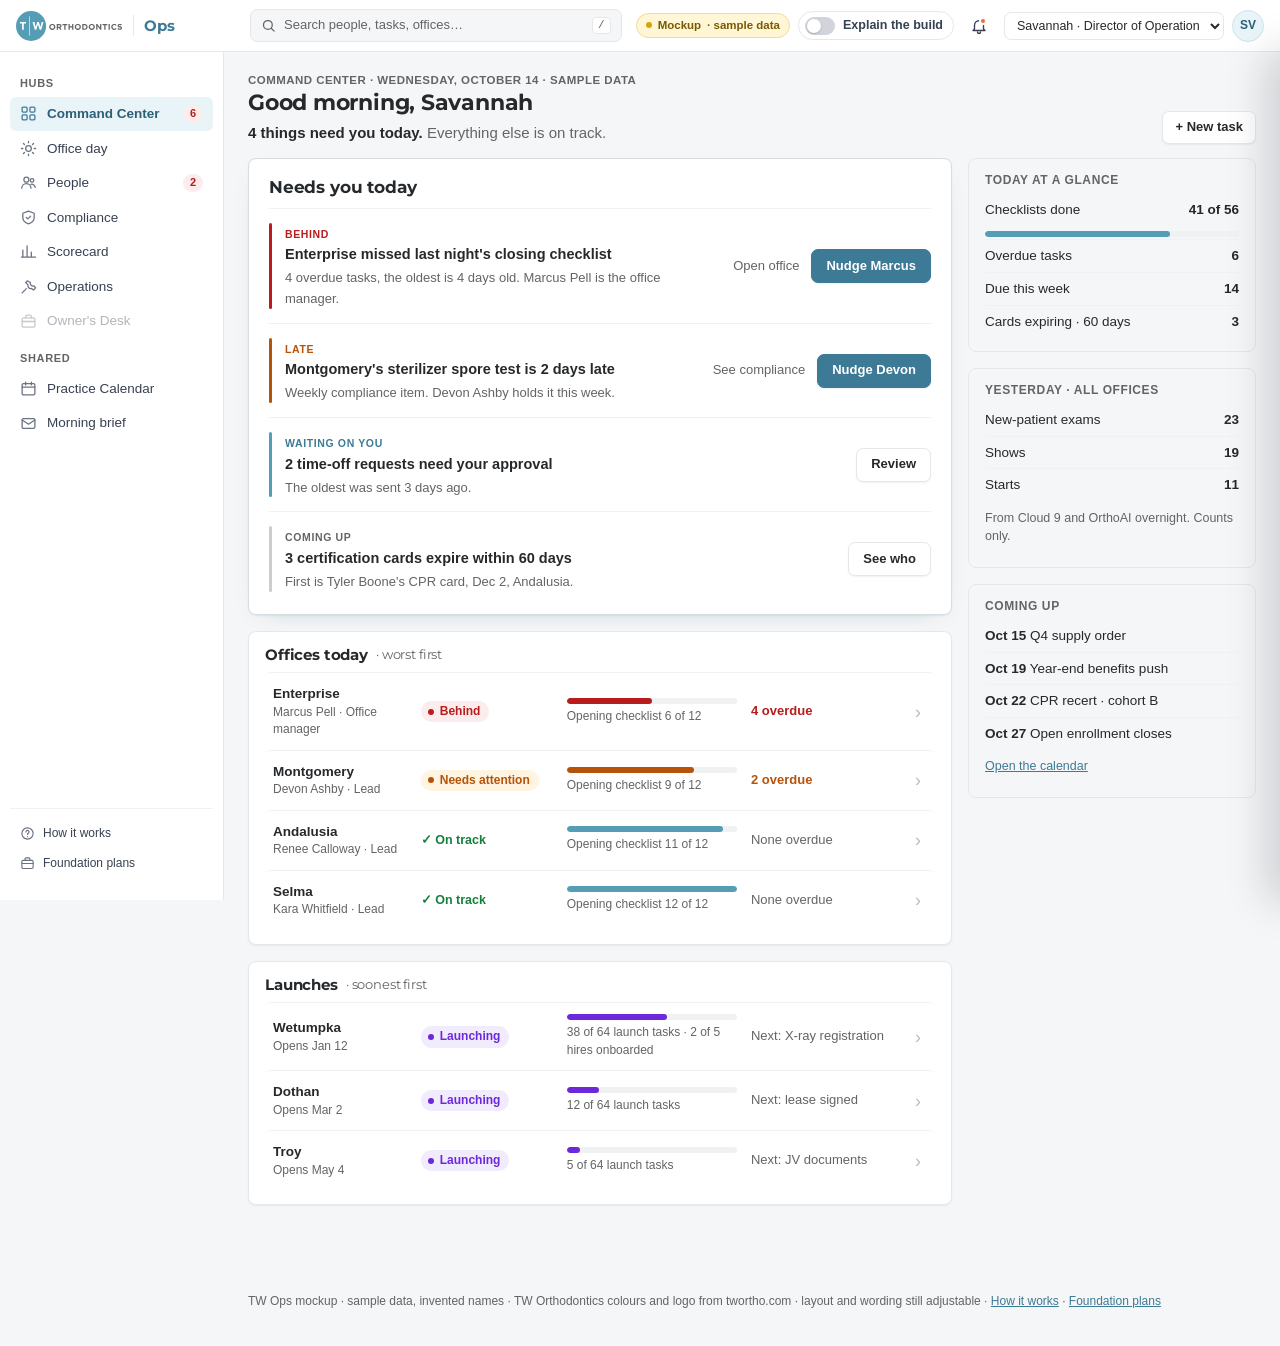
==== index.html @ f1d3c549 "Focus-first screens: lead with what needs attention Command Center now opens with a short 'Needs you" ====
<!DOCTYPE html>
<html lang="en">
<head>
<meta charset="UTF-8">
<meta name="viewport" content="width=device-width, initial-scale=1">
<title>TW Ops · Command Center (mockup)</title>
<link href="https://fonts.googleapis.com/css2?family=Montserrat:wght@600;700&display=swap" rel="stylesheet">
<link rel="icon" type="image/svg+xml" href="assets/tw-mark.svg">
<link rel="stylesheet" href="assets/styles.css">
</head>
<body>
<script>
window.PAGE = { id: 'command', title: 'Command Center', hood: [
  { what: 'Needs you today', how: 'Rules you control decide what lands here: a missed closing checklist, a compliance item running late, an approval waiting on you, a card expiring within 60 days. Each item is one row with a severity and an owner. When it is handled it leaves the list. The same list writes the top of the 6:30 AM brief, so the screen and the email never disagree.', svc: ['job','db','mail'] },
  { what: 'Nudge', how: 'One click sends a Slack direct message (email if the person has no Slack) to the task owner. The message is generated from the task name and office only, so it can never contain patient information. The nudge is logged in the audit trail, and can be undone for a few seconds.', svc: ['mail','db'] },
  { what: 'Offices, worst first', how: 'One office record per location. Adding Wetumpka is one row; every hub, report and permission follows from it. The list is sorted so the office that needs help is always on top. Each row is a query filtered by the signed-in role: Savannah sees every office, an office lead sees their own. Switch the name in the header to see it.', svc: ['db','auth'] },
  { what: '41 of 56 checklists done', how: 'Every tick on an office touch screen writes one sign-off row (who, when, which station, which office) to the database, through the role check. This number is a live count of today\'s rows across the offices this account may see. Nothing is emailed around.', svc: ['db','auth'] },
  { what: '6 overdue tasks', how: 'A scheduled job runs every 15 minutes, compares due dates to the clock, marks items overdue and escalates them: office lead first, then Savannah, then the owners, after the delays you decide. The escalation itself is a row in the database and a message from the mailroom.', svc: ['job','db','mail'] },
  { what: '3 certifications expiring in 60 days', how: 'The People hub stores each card\'s expiry date. A nightly job pulls everyone expiring within 90 days, adds them to the Practice Calendar reminders and to the next morning brief.', svc: ['job','db','mail'] },
  { what: 'Exams, shows and starts', how: 'A nightly job loads yesterday\'s counts per office from Cloud 9 and OrthoAI: through the vendor\'s connection where one is offered, through a scheduled export where it is not. Counts only. No patient name ever enters TW Ops.', svc: ['job','ext','db'] },
  { what: 'Coming up', how: 'Practice Calendar events with reminders set at 60, 30 and 7 days. The same rows produce the "reminders firing" section of the 6:30 AM brief.', svc: ['db','job'] }
]};
</script>
<div class="wrap">
  <div class="pagehead">
    <div>
      <div class="lbl">Command Center · Wednesday, October 14 · sample data</div>
      <h1>Good morning, Savannah</h1>
      <p class="lede" id="lede" aria-live="polite"><b>4 things need you today.</b> Everything else is on track.</p>
    </div>
    <div><a class="btn" href="#">+ New task</a></div>
  </div>

  <div class="cc">
    <div class="stack">
      <section class="card focus" aria-labelledby="needh">
        <h2 id="needh">Needs you today <button class="uth" data-h="0"></button></h2>
        <ul class="todo" id="todo">
          <li class="s-bad"><div class="t"><span class="tag">Behind</span><b>Enterprise missed last night's closing checklist</b><span>4 overdue tasks, the oldest is 4 days old. Marcus Pell is the office manager.</span></div>
            <div class="act"><a class="more" href="huddle.html">Open office</a><button class="btn pri" type="button" data-nudge="Marcus Pell">Nudge Marcus</button><button class="uth" data-h="1"></button></div></li>
          <li class="s-warn"><div class="t"><span class="tag">Late</span><b>Montgomery's sterilizer spore test is 2 days late</b><span>Weekly compliance item. Devon Ashby holds it this week.</span></div>
            <div class="act"><a class="more" href="compliance.html">See compliance</a><button class="btn pri" type="button" data-nudge="Devon Ashby">Nudge Devon</button></div></li>
          <li class="s-you"><div class="t"><span class="tag">Waiting on you</span><b>2 time-off requests need your approval</b><span>The oldest was sent 3 days ago.</span></div>
            <div class="act"><a class="btn" href="people.html">Review</a></div></li>
          <li class="s-soon"><div class="t"><span class="tag">Coming up</span><b>3 certification cards expire within 60 days</b><span>First is Tyler Boone's CPR card, Dec 2, Andalusia.</span></div>
            <div class="act"><a class="btn" href="people.html">See who</a></div></li>
        </ul>
        <p class="clear" id="clear" hidden>You are caught up. Nothing else needs you today.</p>
      </section>

      <section class="card" aria-labelledby="offh">
        <h2 id="offh">Offices today <span class="muted small" style="font-weight:400">· worst first</span> <button class="uth" data-h="2"></button></h2>
        <div class="orows">
          <a class="orow" href="huddle.html"><span class="c-name"><b>Enterprise</b><small>Marcus Pell · Office manager</small></span><span class="c-st"><span class="pill bad">Behind</span></span>
            <span class="c-bar"><span class="bar bad"><i style="width:50%"></i></span><small>Opening checklist 6 of 12</small></span><span class="c-od" style="color:var(--red)">4 overdue</span><span class="chev" aria-hidden="true">›</span></a>
          <a class="orow" href="huddle.html"><span class="c-name"><b>Montgomery</b><small>Devon Ashby · Lead</small></span><span class="c-st"><span class="pill warn">Needs attention</span></span>
            <span class="c-bar"><span class="bar warn"><i style="width:75%"></i></span><small>Opening checklist 9 of 12</small></span><span class="c-od" style="color:var(--amber)">2 overdue</span><span class="chev" aria-hidden="true">›</span></a>
          <a class="orow" href="huddle.html"><span class="c-name"><b>Andalusia</b><small>Renee Calloway · Lead</small></span><span class="c-st"><span class="quiet-ok">On track</span></span>
            <span class="c-bar"><span class="bar"><i style="width:92%"></i></span><small>Opening checklist 11 of 12</small></span><span class="c-od muted">None overdue</span><span class="chev" aria-hidden="true">›</span></a>
          <a class="orow" href="huddle.html"><span class="c-name"><b>Selma</b><small>Kara Whitfield · Lead</small></span><span class="c-st"><span class="quiet-ok">On track</span></span>
            <span class="c-bar"><span class="bar"><i style="width:100%"></i></span><small>Opening checklist 12 of 12</small></span><span class="c-od muted">None overdue</span><span class="chev" aria-hidden="true">›</span></a>
        </div>
      </section>

      <section class="card" aria-labelledby="lah">
        <h2 id="lah">Launches <span class="muted small" style="font-weight:400">· soonest first</span></h2>
        <div class="orows">
          <a class="orow" href="owners.html"><span class="c-name"><b>Wetumpka</b><small>Opens Jan 12</small></span><span class="c-st"><span class="pill launch">Launching</span></span>
            <span class="c-bar"><span class="bar launch"><i style="width:59%"></i></span><small>38 of 64 launch tasks · 2 of 5 hires onboarded</small></span><span class="c-od muted">Next: X-ray registration</span><span class="chev" aria-hidden="true">›</span></a>
          <a class="orow" href="owners.html"><span class="c-name"><b>Dothan</b><small>Opens Mar 2</small></span><span class="c-st"><span class="pill launch">Launching</span></span>
            <span class="c-bar"><span class="bar launch"><i style="width:19%"></i></span><small>12 of 64 launch tasks</small></span><span class="c-od muted">Next: lease signed</span><span class="chev" aria-hidden="true">›</span></a>
          <a class="orow" href="owners.html"><span class="c-name"><b>Troy</b><small>Opens May 4</small></span><span class="c-st"><span class="pill launch">Launching</span></span>
            <span class="c-bar"><span class="bar launch"><i style="width:8%"></i></span><small>5 of 64 launch tasks</small></span><span class="c-od muted">Next: JV documents</span><span class="chev" aria-hidden="true">›</span></a>
        </div>
      </section>
    </div>

    <aside class="stack rail" aria-label="Background numbers">
      <div class="card quiet">
        <h3>Today at a glance</h3>
        <div class="row"><span>Checklists done <button class="uth" data-h="3"></button></span><b>41 of 56</b></div>
        <div class="bar"><i style="width:73%"></i></div>
        <div class="row"><span>Overdue tasks <button class="uth" data-h="4"></button></span><b>6</b></div>
        <div class="row"><span>Due this week</span><b>14</b></div>
        <div class="row"><span>Cards expiring · 60 days <button class="uth" data-h="5"></button></span><b>3</b></div>
      </div>
      <div class="card quiet">
        <h3>Yesterday · all offices <button class="uth" data-h="6"></button></h3>
        <div class="row"><span>New-patient exams</span><b>23</b></div>
        <div class="row"><span>Shows</span><b>19</b></div>
        <div class="row"><span>Starts</span><b>11</b></div>
        <p class="small muted">From Cloud 9 and OrthoAI overnight. Counts only.</p>
      </div>
      <div class="card quiet">
        <h3>Coming up <button class="uth" data-h="7"></button></h3>
        <div class="row"><span><b>Oct 15</b> Q4 supply order</span></div>
        <div class="row"><span><b>Oct 19</b> Year-end benefits push</span></div>
        <div class="row"><span><b>Oct 22</b> CPR recert · cohort B</span></div>
        <div class="row"><span><b>Oct 27</b> Open enrollment closes</span></div>
        <p class="small"><a href="calendar.html">Open the calendar</a></p>
      </div>
    </aside>
  </div>
</div>
<script src="assets/app.js"></script>
<script>
(function () {
  var list = document.getElementById('todo'), lede = document.getElementById('lede'), clear = document.getElementById('clear');
  function count() {
    var n = list.querySelectorAll('li:not(.done)').length;
    lede.innerHTML = n ? '<b>' + n + (n === 1 ? ' thing needs' : ' things need') + ' you today.</b> Everything else is on track.' : '<b>You are caught up.</b> Every office is covered.';
    clear.hidden = n !== 0;
  }
  Array.prototype.forEach.call(list.querySelectorAll('[data-nudge]'), function (b) {
    var label = b.textContent, li = b.closest('li');
    b.addEventListener('click', function () {
      if (li.classList.contains('done')) { li.classList.remove('done'); b.textContent = label; b.classList.add('pri'); count(); return; }
      li.classList.add('done'); b.classList.remove('pri'); b.textContent = 'Undo';
      window.TW.say('Nudge sent to ' + b.getAttribute('data-nudge') + ' on Slack. In the real build it is logged.');
      count();
    });
  });
})();
</script>
</body>
</html>
---- assets/styles.css ----
/* TW Ops mockup — product chrome in TW Orthodontics' brand (blue #559cb5, grey #636466, orange #ed6a40, Montserrat; taken from twortho.com).
   Still a mockup: layout and wording are adjustable; the foundation is the decision. */
:root{
  --bg:#f5f6f7; --paper:#fff; --fg:#26292c; --muted:#636466; --line:#e5e7eb; --line2:#f0f1f3;
  --brand:#3d7a96; --brand-ink:#2d5f77; --brand-soft:#e8f4f8; --brand-text:#3d7a96; --brand-bright:#559cb5; --orange:#ed6a40; --orange-soft:#fdeee8;
  --navy:#3f4144; --teal:#3d7a96; --teal-soft:#e8f4f8; --acc:#3d7a96; --acc-soft:#e8f4f8; --grad:#3f4144;
  --green:#15803d; --green-soft:#e7f6ec; --amber:#b45309; --amber-soft:#fff4e0; --red:#b91c1c; --red-soft:#fdecec; --violet:#6d28d9; --violet-soft:#f0ebfd;
  --title:"Montserrat",-apple-system,BlinkMacSystemFont,"Segoe UI",sans-serif; --font:-apple-system,BlinkMacSystemFont,"Segoe UI",Roboto,"Helvetica Neue",Arial,sans-serif; --mono:ui-monospace,SFMono-Regular,Menlo,Consolas,monospace;
  --r:8px; --shadow:0 1px 2px rgba(17,24,39,.06);
}
*{box-sizing:border-box}
html,body{margin:0;height:100%}
body{font-family:var(--font);font-size:14px;line-height:1.45;color:var(--fg);background:var(--bg);-webkit-font-smoothing:antialiased}
a{color:var(--brand-text)}
h1,h2,h3,h4{margin:0;line-height:1.25;letter-spacing:-.01em;font-family:var(--title)}
h1{font-size:22px;font-weight:700}
h2{font-size:15px;font-weight:700}
h3{font-size:14px;font-weight:700}
p{margin:8px 0}
button{font:inherit;cursor:pointer}
.mono{font-family:var(--mono)}

/* top bar */
.topbar{height:52px;background:#fff;border-bottom:1px solid var(--line);display:flex;align-items:center;gap:14px;padding:0 16px;position:sticky;top:0;z-index:30}
.topbar .brand{display:flex;align-items:center;gap:9px;text-decoration:none;color:var(--fg);font-weight:700;font-size:15px;min-width:220px}
.topbar .brand img{height:30px;width:auto;display:block}
.topbar .brand .prod{font-family:var(--title);font-weight:700;font-size:15px;color:var(--brand);border-left:1px solid var(--line);padding-left:10px;margin-left:2px;letter-spacing:.01em}
.search{flex:1;min-width:0;max-width:520px;display:flex;align-items:center;gap:8px;background:var(--bg);border:1px solid var(--line);border-radius:7px;padding:6px 10px;color:var(--muted);font-size:13px}
.search span{white-space:nowrap;overflow:hidden;text-overflow:ellipsis}
.search svg{width:15px;height:15px;flex:none}
.search kbd{margin-left:auto;font-family:var(--mono);font-size:11px;border:1px solid var(--line);border-radius:4px;padding:0 5px;background:#fff;color:var(--muted)}
.topbar .right{margin-left:auto;display:flex;align-items:center;gap:8px}
.ibtn{width:34px;height:34px;border-radius:7px;border:1px solid transparent;background:transparent;display:grid;place-items:center;color:#374151;position:relative}
.ibtn:hover{background:var(--bg);border-color:var(--line)}
.ibtn svg{width:18px;height:18px}
.ibtn .dot{position:absolute;top:7px;right:8px;width:8px;height:8px;border-radius:50%;background:var(--orange);border:2px solid #fff}
.mockpill{display:inline-flex;align-items:center;gap:6px;font-size:11.5px;font-weight:600;color:#7a5a00;background:#fff6d6;border:1px solid #f0dc9a;border-radius:999px;padding:3px 9px;white-space:nowrap}
.mockpill i{width:6px;height:6px;border-radius:50%;background:#d9a400;font-style:normal}
.explain-btn{display:inline-flex;align-items:center;gap:8px;font-size:12.5px;font-weight:600;color:#374151;border:1px solid var(--line);border-radius:999px;padding:4px 10px 4px 6px;background:#fff;white-space:nowrap}
.explain-btn .sw{width:30px;height:18px;border-radius:999px;background:#d1d5db;position:relative;transition:background .15s}
.explain-btn .sw::after{content:"";position:absolute;top:2px;left:2px;width:14px;height:14px;border-radius:50%;background:#fff;transition:left .15s;box-shadow:0 1px 2px rgba(0,0,0,.2)}
body.explain .explain-btn .sw{background:var(--brand)} body.explain .explain-btn .sw::after{left:14px}
.avatar{width:32px;height:32px;border-radius:50%;background:var(--brand-soft);color:var(--brand-ink);display:grid;place-items:center;font-weight:700;font-size:12px;border:1px solid #cfe4ec}
.me{display:flex;align-items:center;gap:8px}
.me select{font:inherit;font-size:12.5px;border:1px solid var(--line);border-radius:7px;padding:5px 8px;background:#fff;color:var(--fg);max-width:220px}
@media (max-width:1180px){.search{max-width:240px}.search kbd{display:none}}
@media (max-width:1000px){.search{display:none}.explain-btn span.t{display:none}}
@media (max-width:760px){.search{display:none}.topbar .brand{min-width:0}.topbar .brand small{display:none}.explain-btn span.t{display:none}.me select{max-width:140px}}

/* shell */
.shell{display:flex;min-height:calc(100vh - 52px)}
aside.side{width:224px;flex:none;background:#fff;border-right:1px solid var(--line);padding:12px 10px;position:sticky;top:52px;height:calc(100vh - 52px);overflow:auto;display:flex;flex-direction:column}
nav.hubs{display:flex;flex-direction:column;gap:1px}
nav.hubs .sec{font-size:11px;font-weight:600;letter-spacing:.06em;text-transform:uppercase;color:var(--muted);padding:12px 10px 4px}
nav.hubs a{display:flex;align-items:center;gap:10px;color:#374151;text-decoration:none;padding:7px 10px;border-radius:6px;font-size:13.5px;font-weight:500}
nav.hubs a svg{width:17px;height:17px;flex:none;color:#6b7280}
nav.hubs a:hover,nav.hubs a:focus-visible{background:var(--bg);outline:none}
nav.hubs a.on{background:var(--brand-soft);color:var(--brand-ink);font-weight:600}
nav.hubs a.on svg{color:var(--brand)}
nav.hubs a.locked{opacity:.38;pointer-events:none}
nav.hubs a .cnt{margin-left:auto;font-size:11px;font-weight:600;background:var(--red-soft);color:var(--red);border-radius:999px;padding:1px 7px}
.sidefoot{margin-top:auto;padding:10px;border-top:1px solid var(--line2);font-size:12px;color:var(--muted)}
.sidefoot a{display:flex;align-items:center;gap:8px;color:#374151;text-decoration:none;font-weight:500;padding:6px 0}
.sidefoot svg{width:15px;height:15px;color:#6b7280}
main{flex:1;min-width:0}
@media (max-width:900px){
  .shell{display:block}
  aside.side{position:static;height:auto;width:auto;padding:6px 10px;flex-direction:row;overflow-x:auto}
  nav.hubs{flex-direction:row;gap:2px}nav.hubs .sec{display:none}nav.hubs a{white-space:nowrap;padding:6px 10px}
  .sidefoot{display:none}
}

/* page */
.wrap{max-width:1180px;margin:0 auto;padding:20px 24px 72px}
@media (max-width:640px){.wrap{padding:14px 14px 72px}}
.pagehead{display:flex;flex-wrap:wrap;justify-content:space-between;align-items:flex-end;gap:12px;margin-bottom:14px}
.pagehead .sub{color:var(--muted);font-size:13px}
.lbl{font-size:11.5px;font-weight:600;letter-spacing:.04em;text-transform:uppercase;color:var(--muted)}
.tabs{display:flex;gap:2px;border-bottom:1px solid var(--line);margin:4px 0 16px}
.tabs a{padding:8px 12px;font-size:13.5px;font-weight:500;color:var(--muted);text-decoration:none;border-bottom:2px solid transparent;margin-bottom:-1px}
.tabs a.on{color:var(--brand-ink);border-color:var(--orange);font-weight:600}
.grid{display:grid;gap:12px}
.g4{grid-template-columns:repeat(4,1fr)} .g3{grid-template-columns:repeat(3,1fr)} .g2{grid-template-columns:1fr 1fr}
@media (max-width:1100px){.g4{grid-template-columns:1fr 1fr}.g3{grid-template-columns:1fr 1fr}}
@media (max-width:640px){.g4,.g3,.g2{grid-template-columns:1fr}}
.card{background:var(--paper);border:1px solid var(--line);border-radius:var(--r);padding:14px 16px;position:relative;min-width:0;box-shadow:var(--shadow)}
.card .card{box-shadow:none}
.card h2,.card h3{display:flex;align-items:center;gap:8px;flex-wrap:wrap}
.kpi{font-family:var(--title);font-size:28px;font-weight:700;letter-spacing:-.02em;font-variant-numeric:tabular-nums;line-height:1.1;margin-top:6px}
.kpi small{font-size:12.5px;font-weight:500;color:var(--muted);margin-left:6px;letter-spacing:0}
.delta{font-size:12px;font-weight:600;margin-top:6px}
.delta.up{color:var(--green)} .delta.down{color:var(--red)} .delta.flat{color:var(--muted)}
.spark{position:absolute;right:14px;bottom:12px;width:84px;height:28px}
.spark polyline{fill:none;stroke:var(--brand-bright);stroke-width:1.6;stroke-linejoin:round;stroke-linecap:round}
.spark polygon{fill:var(--brand-bright);opacity:.12}
.row{display:flex;justify-content:space-between;gap:10px;padding:6px 0;border-top:1px solid var(--line2);font-size:13.5px}
.row:first-of-type{border-top:0}
.row b{font-variant-numeric:tabular-nums;font-weight:600}
.pill{display:inline-flex;align-items:center;gap:6px;font-size:12px;font-weight:600;padding:2px 9px 2px 7px;border-radius:999px;white-space:nowrap}
.pill::before{content:"";width:6px;height:6px;border-radius:50%;background:currentColor}
.ok{background:var(--green-soft);color:var(--green)} .warn{background:var(--amber-soft);color:var(--amber)} .bad{background:var(--red-soft);color:var(--red)} .launch{background:var(--violet-soft);color:var(--violet)} .info{background:var(--brand-soft);color:var(--brand-ink)} .gray{background:var(--line2);color:var(--muted)}
.btn{display:inline-flex;align-items:center;gap:6px;border:1px solid var(--line);background:#fff;border-radius:7px;padding:6px 12px;font-weight:600;font-size:13px;color:var(--fg);text-decoration:none;box-shadow:var(--shadow)}
.btn:hover{background:var(--bg)}
.btn.pri{background:var(--brand);border-color:var(--brand);color:#fff}
.btn.pri:hover{background:var(--brand-ink)}
.btn.sm{padding:3px 9px;font-size:12px}
.office{cursor:pointer;text-decoration:none;color:inherit;display:block;transition:border-color .12s,box-shadow .12s}
.office:hover{border-color:#b5d5e1;box-shadow:0 2px 8px rgba(85,156,181,.18)}
.office .lead{display:flex;align-items:center;gap:8px;font-size:12.5px;color:var(--muted);margin:4px 0 8px}
.office .lead .av{width:20px;height:20px;border-radius:50%;background:var(--line2);color:#374151;font-size:9.5px;font-weight:700;display:grid;place-items:center}
.bar{height:6px;border-radius:999px;background:var(--line2);overflow:hidden;margin:6px 0 2px}
.bar i{display:block;height:100%;background:var(--brand-bright);border-radius:999px}
.bar.warn i{background:var(--amber)} .bar.bad i{background:var(--red)} .bar.launch i{background:var(--violet)}
.chk{list-style:none;margin:0;padding:0}
.chk li{display:flex;align-items:center;gap:12px;padding:8px 0;border-top:1px solid var(--line2);font-size:13.5px}
.chk li:first-child{border-top:0}
.chk input{width:18px;height:18px;accent-color:var(--brand)}
.chk .by{margin-left:auto;color:var(--muted);font-size:12px;white-space:nowrap}
table{border-collapse:collapse;width:100%;font-size:13.5px;background:#fff}
th,td{padding:8px 10px;border-bottom:1px solid var(--line2);text-align:left;vertical-align:top}
th{font-size:11.5px;letter-spacing:.04em;text-transform:uppercase;color:var(--muted);font-weight:600;background:#fafafb}
tr:hover td{background:#fafbfc}
td:last-child{white-space:nowrap}
.scroll{overflow-x:auto}
.muted{color:var(--muted)}
.small{font-size:12.5px}
.locked-page{background:#fff;border:1px dashed var(--line);border-radius:var(--r);padding:48px 24px;text-align:center;color:var(--muted)}

/* explain mode (hidden unless the switch is on) */
.uth{display:none;align-items:center;justify-content:center;width:18px;height:18px;border-radius:50%;border:1.5px solid var(--brand);background:#fff;color:var(--brand);font-weight:700;font-size:10px;padding:0;margin-left:auto;flex:none;font-family:var(--mono)}
body.explain .uth{display:inline-flex}
.uth:hover,.uth:focus-visible{background:var(--brand);color:#fff;outline:none}
.drawer{position:fixed;inset:52px 0 0 auto;width:min(440px,100%);background:#fff;z-index:50;box-shadow:-12px 0 40px rgba(17,24,39,.18);transform:translateX(100%);transition:transform .2s;overflow:auto;padding:16px 18px 40px;border-left:1px solid var(--line)}
.drawer.open{transform:none}
@media (prefers-reduced-motion:reduce){.drawer{transition:none}}
.drawer header{display:flex;justify-content:space-between;align-items:center;gap:10px;margin-bottom:10px}
.drawer header h2{font-size:15px}
.drawer .x{border:1px solid var(--line);background:#fff;border-radius:7px;padding:5px 10px;font-weight:600;font-size:12.5px}
.drawer .note{background:var(--bg);border:1px solid var(--line);border-radius:7px;padding:9px 11px;font-size:12.5px;margin-bottom:10px;color:#374151}
.hood{border:1px solid var(--line);border-radius:7px;padding:10px 12px;margin:8px 0;scroll-margin-top:12px;background:#fff}
.hood.hl{border-color:var(--brand);box-shadow:0 0 0 3px var(--brand-soft)}
.hood .what{font-weight:650;display:flex;gap:8px;align-items:center;font-size:13.5px}
.hood .num{width:18px;height:18px;border-radius:50%;border:1.5px solid var(--brand);color:var(--brand);display:inline-flex;align-items:center;justify-content:center;font-size:10px;font-weight:700;flex:none;font-family:var(--mono)}
.hood .how{font-size:13px;margin-top:5px;color:#374151}
.hood .svc{display:flex;flex-wrap:wrap;gap:4px;margin-top:7px}
.svc span{font-size:11px;font-weight:600;padding:2px 7px;border-radius:4px;background:var(--line2);color:var(--muted)}
.svc span.db{background:#e3ecff;color:#1d4ed8}.svc span.job{background:#efe9fe;color:#6d28d9}.svc span.mail{background:#fff3df;color:#b45309}.svc span.ai{background:#ffe4ee;color:#be185d}.svc span.auth{background:#e7f6ec;color:#15803d}.svc span.vault{background:#fff6cc;color:#8a6500}.svc span.ext{background:var(--line2);color:#334}
.backdrop{position:fixed;inset:0;background:rgba(17,24,39,.3);z-index:45;display:none}
.backdrop.open{display:block}
.toast{position:fixed;left:50%;bottom:28px;transform:translateX(-50%) translateY(8px);background:#111827;color:#fff;padding:9px 14px;border-radius:7px;font-size:13px;font-weight:500;box-shadow:0 10px 24px -8px rgba(0,0,0,.4);opacity:0;transition:opacity .15s,transform .15s;z-index:60;max-width:min(92vw,520px);text-align:center;pointer-events:none}
.toast.show{opacity:1;transform:translateX(-50%)}
footer.ft{max-width:1180px;margin:0 auto;padding:16px 24px 36px;color:var(--muted);font-size:12px}

/* how-it-works */
.hiw figure{margin:16px 0}
.hiw figure svg{display:block;width:100%;height:auto;background:#fff;border:1px solid var(--line);border-radius:var(--r)}
.hiw figcaption{font-size:12.5px;color:var(--muted);margin-top:8px}
.steps{list-style:none;padding:0;margin:12px 0;counter-reset:s}
.steps li{display:grid;grid-template-columns:32px 1fr;gap:12px;padding:10px 0;border-top:1px solid var(--line)}
.steps li::before{counter-increment:s;content:counter(s);font-weight:700;font-size:18px;color:var(--brand);line-height:1.2;font-family:var(--mono)}
.steps b{display:block;font-size:14.5px}
.prose{max-width:76ch}

/* brand accents */
.accent{border-left:4px solid var(--orange)!important}
.motto{font-family:var(--title);font-weight:600;color:var(--brand)}

/* focus-first layout: what needs you, then the rest */
.lede{font-size:15px;color:var(--muted);margin:6px 0 0}
.lede b{color:var(--fg);font-weight:600}
.cc{display:grid;grid-template-columns:minmax(0,1fr) 288px;gap:16px;align-items:start}
@media (max-width:1020px){.cc{grid-template-columns:1fr}}
.stack{display:grid;gap:16px;min-width:0}
.card.focus{padding:18px 20px 8px;border-color:#d5dde2;box-shadow:0 1px 2px rgba(17,24,39,.06),0 8px 24px -16px rgba(45,95,119,.35)}
.card.focus h2{font-size:17px}
.card.quiet{box-shadow:none;background:transparent;border-color:var(--line)}
.card.quiet h3{font-size:12px;letter-spacing:.05em;text-transform:uppercase;color:var(--muted);font-family:var(--font);font-weight:600;margin-bottom:6px}
.card.quiet .uth{margin-left:6px;vertical-align:middle}
.todo{list-style:none;margin:10px 0 0;padding:0}
.todo li{display:flex;align-items:center;gap:16px;padding:14px 0 14px 16px;border-top:1px solid var(--line2);position:relative;flex-wrap:wrap}
.todo li::before{content:"";position:absolute;left:0;top:14px;bottom:14px;width:3px;border-radius:3px;background:#c9ced3}
.todo li.s-bad::before{background:var(--red)} .todo li.s-warn::before{background:var(--amber)} .todo li.s-you::before{background:var(--brand-bright)}
.todo .t{flex:1 1 320px;min-width:0}
.todo .t b{display:block;font-size:14.5px;font-weight:600;margin:1px 0 2px}
.todo .t>span:last-child{color:var(--muted);font-size:13px}
.todo .tag{font-size:10.5px;font-weight:700;letter-spacing:.06em;text-transform:uppercase;color:var(--muted)}
.todo li.s-bad .tag{color:var(--red)} .todo li.s-warn .tag{color:var(--amber)} .todo li.s-you .tag{color:var(--brand)}
.todo .act{display:flex;align-items:center;gap:12px;flex:none}
.todo .act .btn{min-height:34px;padding:6px 14px}
.todo .more{font-size:13px;color:var(--muted);text-decoration:none}
.todo .more:hover{color:var(--brand);text-decoration:underline}
.todo li.done .t{opacity:.5}
.todo li.done .t b{text-decoration:line-through}
.todo li.done::before{background:var(--green)}
.todo li.done .tag::after{content:" · nudged just now";color:var(--green)}
.clear{margin:0;padding:14px 0 12px;border-top:1px solid var(--line2);color:var(--green);font-weight:600}
.orows{margin-top:8px}
.orow{display:grid;grid-template-columns:minmax(120px,1.1fr) 132px minmax(140px,1.4fr) 150px 12px;align-items:center;gap:14px;padding:11px 8px;border-top:1px solid var(--line2);text-decoration:none;color:inherit;border-radius:6px;font-size:13.5px}
.orow:hover,.orow:focus-visible{background:var(--bg);outline:none}
.orow:focus-visible{box-shadow:0 0 0 2px var(--brand-bright)}
.orow small{display:block;color:var(--muted);font-size:12px;font-weight:400}
.orow .c-bar .bar{display:block;margin:0 0 4px}
.orow .c-od{font-weight:600;font-size:13px}
.orow .c-od.muted{font-weight:400}
.orow .chev{color:#b6bcc2;font-size:18px;line-height:1}
.quiet-ok{color:var(--green);font-size:12.5px;font-weight:600}
.quiet-ok::before{content:"✓ "}
@media (max-width:720px){.orow{grid-template-columns:1fr auto;row-gap:6px}.orow .c-bar,.orow .c-od{grid-column:1/-1}.orow .chev{display:none}}
/* one attention line at the top of every hub */
.attn{display:flex;align-items:center;flex-wrap:wrap;gap:8px 14px;background:#fff;border:1px solid var(--line);border-left:3px solid var(--amber);border-radius:var(--r);padding:11px 14px;margin:0 0 14px;font-size:14px}
.attn.a-bad{border-left-color:var(--red)} .attn.a-ok{border-left-color:var(--green)}
.attn .tag{font-size:10.5px;font-weight:700;letter-spacing:.06em;text-transform:uppercase;color:var(--amber);flex:none}
.attn.a-bad .tag{color:var(--red)} .attn.a-ok .tag{color:var(--green)}
.attn .msg{flex:1 1 300px;min-width:0}
.attn .msg span{color:var(--muted)}
/* phone top bar: logo mark only, fewer controls */
@media (max-width:760px){
  .topbar{gap:8px;padding:0 10px}
  .topbar .brand{gap:7px;flex:none}
  .topbar .brand img{width:30px;object-fit:cover;object-position:left center}
  .topbar .brand .prod{padding-left:8px}
  .mockpill .x,.topbar .ibtn,.topbar .avatar{display:none}
  .topbar .right{gap:6px;min-width:0}
  .me select{max-width:112px}
}
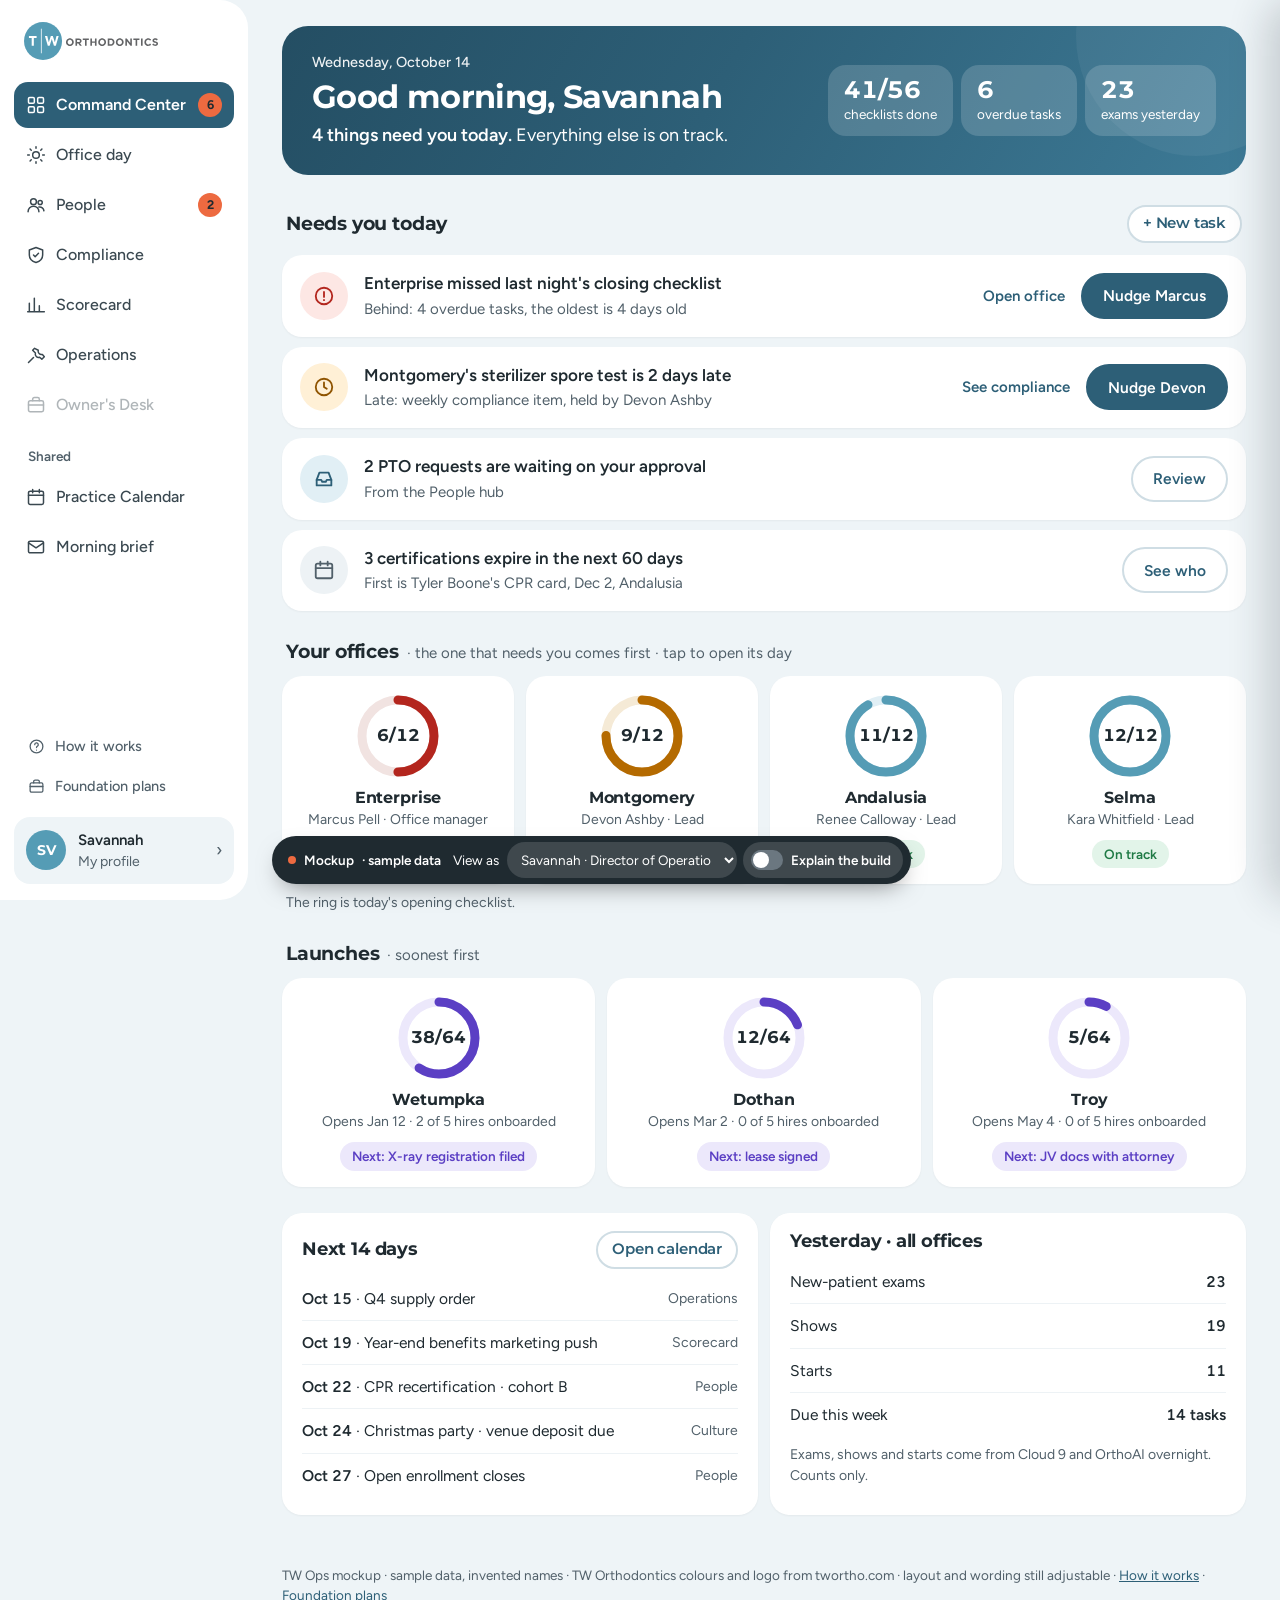
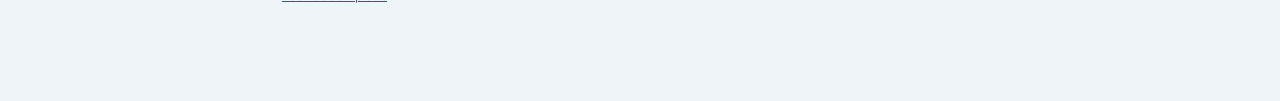
==== commit e1c465df: "Friendly look across every page, My profile with colour schemes, extras removed Large type, rounded " ====
--- a/index.html
+++ b/index.html
@@ -1,105 +1,87 @@
 <!DOCTYPE html>
 <html lang="en">
 <head>
+<title>TW Ops · Command Center (mockup)</title>
 <meta charset="UTF-8">
 <meta name="viewport" content="width=device-width, initial-scale=1">
-<title>TW Ops · Command Center (mockup)</title>
-<link href="https://fonts.googleapis.com/css2?family=Montserrat:wght@600;700&display=swap" rel="stylesheet">
+<link href="https://fonts.googleapis.com/css2?family=Montserrat:wght@600;700&family=Figtree:wght@400;500;600&display=swap" rel="stylesheet">
 <link rel="icon" type="image/svg+xml" href="assets/tw-mark.svg">
 <link rel="stylesheet" href="assets/styles.css">
+<script src="assets/theme.js"></script>
 </head>
 <body>
 <script>
 window.PAGE = { id: 'command', title: 'Command Center', hood: [
-  { what: 'Needs you today', how: 'Rules you control decide what lands here: a missed closing checklist, a compliance item running late, an approval waiting on you, a card expiring within 60 days. Each item is one row with a severity and an owner. When it is handled it leaves the list. The same list writes the top of the 6:30 AM brief, so the screen and the email never disagree.', svc: ['job','db','mail'] },
-  { what: 'Nudge', how: 'One click sends a Slack direct message (email if the person has no Slack) to the task owner. The message is generated from the task name and office only, so it can never contain patient information. The nudge is logged in the audit trail, and can be undone for a few seconds.', svc: ['mail','db'] },
-  { what: 'Offices, worst first', how: 'One office record per location. Adding Wetumpka is one row; every hub, report and permission follows from it. The list is sorted so the office that needs help is always on top. Each row is a query filtered by the signed-in role: Savannah sees every office, an office lead sees their own. Switch the name in the header to see it.', svc: ['db','auth'] },
-  { what: '41 of 56 checklists done', how: 'Every tick on an office touch screen writes one sign-off row (who, when, which station, which office) to the database, through the role check. This number is a live count of today\'s rows across the offices this account may see. Nothing is emailed around.', svc: ['db','auth'] },
+  { what: 'Needs you today', how: 'The same "Needs you today" section the 6:30 AM brief opens with, live on screen. It is built from rows already in the database: a missed closing checklist, an overdue task that has escalated, an approval waiting, a card about to expire. When an item is handled it leaves the list, so the screen and the email never disagree.', svc: ['job','db','mail'] },
+  { what: 'Nudge', how: 'One click sends a Slack direct message (email if the person has no Slack) to the task owner. The message is generated from the task name and office only, so it can never contain patient information. The nudge is logged in the audit trail.', svc: ['mail','db'] },
+  { what: 'Offices, the one that needs you first', how: 'One office record per location. Adding Wetumpka is one row; every hub, report and permission follows from it. The list is sorted so the office that needs help is always first. Each card is a query filtered by the signed-in role: Savannah sees every office, an office lead sees their own. Change "View as" in the mockup bar to see it.', svc: ['db','auth'] },
+  { what: '41 of 56 checklists done', how: 'Every tick on an office screen writes one sign-off row (who, when, which station, which office) to the database, through the role check. This number is a live count of today\'s rows across the offices this account may see. Nothing is emailed around.', svc: ['db','auth'] },
   { what: '6 overdue tasks', how: 'A scheduled job runs every 15 minutes, compares due dates to the clock, marks items overdue and escalates them: office lead first, then Savannah, then the owners, after the delays you decide. The escalation itself is a row in the database and a message from the mailroom.', svc: ['job','db','mail'] },
   { what: '3 certifications expiring in 60 days', how: 'The People hub stores each card\'s expiry date. A nightly job pulls everyone expiring within 90 days, adds them to the Practice Calendar reminders and to the next morning brief.', svc: ['job','db','mail'] },
   { what: 'Exams, shows and starts', how: 'A nightly job loads yesterday\'s counts per office from Cloud 9 and OrthoAI: through the vendor\'s connection where one is offered, through a scheduled export where it is not. Counts only. No patient name ever enters TW Ops.', svc: ['job','ext','db'] },
-  { what: 'Coming up', how: 'Practice Calendar events with reminders set at 60, 30 and 7 days. The same rows produce the "reminders firing" section of the 6:30 AM brief.', svc: ['db','job'] }
+  { what: 'Next 14 days', how: 'Practice Calendar events with reminders set at 60, 30 and 7 days. The same rows produce the "reminders firing" section of the 6:30 AM brief.', svc: ['db','job'] }
 ]};
 </script>
 <div class="wrap">
-  <div class="pagehead">
+  <div class="pagehead hero">
     <div>
-      <div class="lbl">Command Center · Wednesday, October 14 · sample data</div>
+      <div class="lbl">Wednesday, October 14</div>
       <h1>Good morning, Savannah</h1>
       <p class="lede" id="lede" aria-live="polite"><b>4 things need you today.</b> Everything else is on track.</p>
     </div>
-    <div><a class="btn" href="#">+ New task</a></div>
+    <div class="chips">
+      <div class="chip"><b>41/56</b><span>checklists done <button class="uth" data-h="3"></button></span></div>
+      <div class="chip"><b>6</b><span>overdue tasks <button class="uth" data-h="4"></button></span></div>
+      <div class="chip"><b>23</b><span>exams yesterday <button class="uth" data-h="6"></button></span></div>
+    </div>
   </div>
 
-  <div class="cc">
-    <div class="stack">
-      <section class="card focus" aria-labelledby="needh">
-        <h2 id="needh">Needs you today <button class="uth" data-h="0"></button></h2>
-        <ul class="todo" id="todo">
-          <li class="s-bad"><div class="t"><span class="tag">Behind</span><b>Enterprise missed last night's closing checklist</b><span>4 overdue tasks, the oldest is 4 days old. Marcus Pell is the office manager.</span></div>
-            <div class="act"><a class="more" href="huddle.html">Open office</a><button class="btn pri" type="button" data-nudge="Marcus Pell">Nudge Marcus</button><button class="uth" data-h="1"></button></div></li>
-          <li class="s-warn"><div class="t"><span class="tag">Late</span><b>Montgomery's sterilizer spore test is 2 days late</b><span>Weekly compliance item. Devon Ashby holds it this week.</span></div>
-            <div class="act"><a class="more" href="compliance.html">See compliance</a><button class="btn pri" type="button" data-nudge="Devon Ashby">Nudge Devon</button></div></li>
-          <li class="s-you"><div class="t"><span class="tag">Waiting on you</span><b>2 time-off requests need your approval</b><span>The oldest was sent 3 days ago.</span></div>
-            <div class="act"><a class="btn" href="people.html">Review</a></div></li>
-          <li class="s-soon"><div class="t"><span class="tag">Coming up</span><b>3 certification cards expire within 60 days</b><span>First is Tyler Boone's CPR card, Dec 2, Andalusia.</span></div>
-            <div class="act"><a class="btn" href="people.html">See who</a></div></li>
-        </ul>
-        <p class="clear" id="clear" hidden>You are caught up. Nothing else needs you today.</p>
-      </section>
+  <h2 class="sec">Needs you today <button class="uth" data-h="0"></button> <a class="btn sm" href="#" style="margin-left:auto">+ New task</a></h2>
+  <ul class="todo" id="todo">
+    <li class="s-bad"><span class="ic" aria-hidden="true"><svg viewBox="0 0 24 24"><circle cx="12" cy="12" r="9"/><path d="M12 7.5v5.5M12 16.4v.1"/></svg></span>
+      <div class="t"><b>Enterprise missed last night's closing checklist</b><span>Behind: 4 overdue tasks, the oldest is 4 days old</span></div>
+      <div class="act"><a class="more" href="huddle.html">Open office</a><button class="btn pri" type="button" data-nudge="Marcus Pell">Nudge Marcus</button><button class="uth" data-h="1"></button></div></li>
+    <li class="s-warn"><span class="ic" aria-hidden="true"><svg viewBox="0 0 24 24"><circle cx="12" cy="12" r="9"/><path d="M12 7v5l3 2"/></svg></span>
+      <div class="t"><b>Montgomery's sterilizer spore test is 2 days late</b><span>Late: weekly compliance item, held by Devon Ashby</span></div>
+      <div class="act"><a class="more" href="compliance.html">See compliance</a><button class="btn pri" type="button" data-nudge="Devon Ashby">Nudge Devon</button></div></li>
+    <li class="s-you"><span class="ic" aria-hidden="true"><svg viewBox="0 0 24 24"><path d="M4 13l3-8h10l3 8v6H4z"/><path d="M4 13h5l1 2h4l1-2h5"/></svg></span>
+      <div class="t"><b>2 PTO requests are waiting on your approval</b><span>From the People hub</span></div>
+      <div class="act"><a class="btn" href="people.html">Review</a></div></li>
+    <li class="s-soon"><span class="ic" aria-hidden="true"><svg viewBox="0 0 24 24"><rect x="3" y="5" width="18" height="16" rx="2"/><path d="M3 10h18M8 3v4M16 3v4"/></svg></span>
+      <div class="t"><b>3 certifications expire in the next 60 days</b><span>First is Tyler Boone's CPR card, Dec 2, Andalusia <button class="uth" data-h="5"></button></span></div>
+      <div class="act"><a class="btn" href="people.html">See who</a></div></li>
+  </ul>
+  <p class="clear" id="clear" hidden>You are caught up. Nothing else needs you today.</p>
 
-      <section class="card" aria-labelledby="offh">
-        <h2 id="offh">Offices today <span class="muted small" style="font-weight:400">· worst first</span> <button class="uth" data-h="2"></button></h2>
-        <div class="orows">
-          <a class="orow" href="huddle.html"><span class="c-name"><b>Enterprise</b><small>Marcus Pell · Office manager</small></span><span class="c-st"><span class="pill bad">Behind</span></span>
-            <span class="c-bar"><span class="bar bad"><i style="width:50%"></i></span><small>Opening checklist 6 of 12</small></span><span class="c-od" style="color:var(--red)">4 overdue</span><span class="chev" aria-hidden="true">›</span></a>
-          <a class="orow" href="huddle.html"><span class="c-name"><b>Montgomery</b><small>Devon Ashby · Lead</small></span><span class="c-st"><span class="pill warn">Needs attention</span></span>
-            <span class="c-bar"><span class="bar warn"><i style="width:75%"></i></span><small>Opening checklist 9 of 12</small></span><span class="c-od" style="color:var(--amber)">2 overdue</span><span class="chev" aria-hidden="true">›</span></a>
-          <a class="orow" href="huddle.html"><span class="c-name"><b>Andalusia</b><small>Renee Calloway · Lead</small></span><span class="c-st"><span class="quiet-ok">On track</span></span>
-            <span class="c-bar"><span class="bar"><i style="width:92%"></i></span><small>Opening checklist 11 of 12</small></span><span class="c-od muted">None overdue</span><span class="chev" aria-hidden="true">›</span></a>
-          <a class="orow" href="huddle.html"><span class="c-name"><b>Selma</b><small>Kara Whitfield · Lead</small></span><span class="c-st"><span class="quiet-ok">On track</span></span>
-            <span class="c-bar"><span class="bar"><i style="width:100%"></i></span><small>Opening checklist 12 of 12</small></span><span class="c-od muted">None overdue</span><span class="chev" aria-hidden="true">›</span></a>
-        </div>
-      </section>
+  <h2 class="sec">Your offices <span class="hint">· the one that needs you comes first · tap to open its day</span> <button class="uth" data-h="2"></button></h2>
+  <div class="offs">
+    <a class="off" href="huddle.html"><div class="ring r-bad"><svg viewBox="0 0 84 84" aria-hidden="true"><circle class="trk" cx="42" cy="42" r="36"/><circle class="val" cx="42" cy="42" r="36" stroke-dasharray="113 227"/></svg><b>6/12</b></div><h3>Enterprise</h3><small>Marcus Pell · Office manager</small><span class="pill bad">Behind · 4 overdue</span></a>
+    <a class="off" href="huddle.html"><div class="ring r-warn"><svg viewBox="0 0 84 84" aria-hidden="true"><circle class="trk" cx="42" cy="42" r="36"/><circle class="val" cx="42" cy="42" r="36" stroke-dasharray="170 227"/></svg><b>9/12</b></div><h3>Montgomery</h3><small>Devon Ashby · Lead</small><span class="pill warn">Needs attention · 2 overdue</span></a>
+    <a class="off" href="huddle.html"><div class="ring"><svg viewBox="0 0 84 84" aria-hidden="true"><circle class="trk" cx="42" cy="42" r="36"/><circle class="val" cx="42" cy="42" r="36" stroke-dasharray="207 227"/></svg><b>11/12</b></div><h3>Andalusia</h3><small>Renee Calloway · Lead</small><span class="pill ok">On track</span></a>
+    <a class="off" href="huddle.html"><div class="ring"><svg viewBox="0 0 84 84" aria-hidden="true"><circle class="trk" cx="42" cy="42" r="36"/><circle class="val" cx="42" cy="42" r="36" stroke-dasharray="227 227"/></svg><b>12/12</b></div><h3>Selma</h3><small>Kara Whitfield · Lead</small><span class="pill ok">On track</span></a>
+  </div>
+  <p class="small muted" style="margin:8px 4px 0">The ring is today's opening checklist.</p>
 
-      <section class="card" aria-labelledby="lah">
-        <h2 id="lah">Launches <span class="muted small" style="font-weight:400">· soonest first</span></h2>
-        <div class="orows">
-          <a class="orow" href="owners.html"><span class="c-name"><b>Wetumpka</b><small>Opens Jan 12</small></span><span class="c-st"><span class="pill launch">Launching</span></span>
-            <span class="c-bar"><span class="bar launch"><i style="width:59%"></i></span><small>38 of 64 launch tasks · 2 of 5 hires onboarded</small></span><span class="c-od muted">Next: X-ray registration</span><span class="chev" aria-hidden="true">›</span></a>
-          <a class="orow" href="owners.html"><span class="c-name"><b>Dothan</b><small>Opens Mar 2</small></span><span class="c-st"><span class="pill launch">Launching</span></span>
-            <span class="c-bar"><span class="bar launch"><i style="width:19%"></i></span><small>12 of 64 launch tasks</small></span><span class="c-od muted">Next: lease signed</span><span class="chev" aria-hidden="true">›</span></a>
-          <a class="orow" href="owners.html"><span class="c-name"><b>Troy</b><small>Opens May 4</small></span><span class="c-st"><span class="pill launch">Launching</span></span>
-            <span class="c-bar"><span class="bar launch"><i style="width:8%"></i></span><small>5 of 64 launch tasks</small></span><span class="c-od muted">Next: JV documents</span><span class="chev" aria-hidden="true">›</span></a>
-        </div>
-      </section>
-    </div>
+  <h2 class="sec">Launches <span class="hint">· soonest first</span></h2>
+  <div class="offs three">
+    <a class="off" href="owners.html"><div class="ring r-launch"><svg viewBox="0 0 84 84" aria-hidden="true"><circle class="trk" cx="42" cy="42" r="36"/><circle class="val" cx="42" cy="42" r="36" stroke-dasharray="134 227"/></svg><b>38/64</b></div><h3>Wetumpka</h3><small>Opens Jan 12 · 2 of 5 hires onboarded</small><span class="pill launch">Next: X-ray registration filed</span></a>
+    <a class="off" href="owners.html"><div class="ring r-launch"><svg viewBox="0 0 84 84" aria-hidden="true"><circle class="trk" cx="42" cy="42" r="36"/><circle class="val" cx="42" cy="42" r="36" stroke-dasharray="43 227"/></svg><b>12/64</b></div><h3>Dothan</h3><small>Opens Mar 2 · 0 of 5 hires onboarded</small><span class="pill launch">Next: lease signed</span></a>
+    <a class="off" href="owners.html"><div class="ring r-launch"><svg viewBox="0 0 84 84" aria-hidden="true"><circle class="trk" cx="42" cy="42" r="36"/><circle class="val" cx="42" cy="42" r="36" stroke-dasharray="18 227"/></svg><b>5/64</b></div><h3>Troy</h3><small>Opens May 4 · 0 of 5 hires onboarded</small><span class="pill launch">Next: JV docs with attorney</span></a>
+  </div>
 
-    <aside class="stack rail" aria-label="Background numbers">
-      <div class="card quiet">
-        <h3>Today at a glance</h3>
-        <div class="row"><span>Checklists done <button class="uth" data-h="3"></button></span><b>41 of 56</b></div>
-        <div class="bar"><i style="width:73%"></i></div>
-        <div class="row"><span>Overdue tasks <button class="uth" data-h="4"></button></span><b>6</b></div>
-        <div class="row"><span>Due this week</span><b>14</b></div>
-        <div class="row"><span>Cards expiring · 60 days <button class="uth" data-h="5"></button></span><b>3</b></div>
-      </div>
-      <div class="card quiet">
-        <h3>Yesterday · all offices <button class="uth" data-h="6"></button></h3>
-        <div class="row"><span>New-patient exams</span><b>23</b></div>
-        <div class="row"><span>Shows</span><b>19</b></div>
-        <div class="row"><span>Starts</span><b>11</b></div>
-        <p class="small muted">From Cloud 9 and OrthoAI overnight. Counts only.</p>
-      </div>
-      <div class="card quiet">
-        <h3>Coming up <button class="uth" data-h="7"></button></h3>
-        <div class="row"><span><b>Oct 15</b> Q4 supply order</span></div>
-        <div class="row"><span><b>Oct 19</b> Year-end benefits push</span></div>
-        <div class="row"><span><b>Oct 22</b> CPR recert · cohort B</span></div>
-        <div class="row"><span><b>Oct 27</b> Open enrollment closes</span></div>
-        <p class="small"><a href="calendar.html">Open the calendar</a></p>
-      </div>
-    </aside>
+  <div class="grid g2" style="margin-top:26px">
+    <div class="card"><h2>Next 14 days <button class="uth" data-h="7"></button> <a class="btn sm" href="calendar.html" style="margin-left:auto">Open calendar</a></h2>
+      <div class="row"><span><b>Oct 15</b> · Q4 supply order</span><span class="muted small">Operations</span></div>
+      <div class="row"><span><b>Oct 19</b> · Year-end benefits marketing push</span><span class="muted small">Scorecard</span></div>
+      <div class="row"><span><b>Oct 22</b> · CPR recertification · cohort B</span><span class="muted small">People</span></div>
+      <div class="row"><span><b>Oct 24</b> · Christmas party · venue deposit due</span><span class="muted small">Culture</span></div>
+      <div class="row"><span><b>Oct 27</b> · Open enrollment closes</span><span class="muted small">People</span></div></div>
+    <div class="card"><h2>Yesterday · all offices</h2>
+      <div class="row"><span>New-patient exams</span><b>23</b></div>
+      <div class="row"><span>Shows</span><b>19</b></div>
+      <div class="row"><span>Starts</span><b>11</b></div>
+      <div class="row"><span>Due this week</span><b>14 tasks</b></div>
+      <p class="small muted">Exams, shows and starts come from Cloud 9 and OrthoAI overnight. Counts only.</p></div>
   </div>
 </div>
 <script src="assets/app.js"></script>
@@ -112,11 +94,10 @@
     clear.hidden = n !== 0;
   }
   Array.prototype.forEach.call(list.querySelectorAll('[data-nudge]'), function (b) {
-    var label = b.textContent, li = b.closest('li');
     b.addEventListener('click', function () {
-      if (li.classList.contains('done')) { li.classList.remove('done'); b.textContent = label; b.classList.add('pri'); count(); return; }
-      li.classList.add('done'); b.classList.remove('pri'); b.textContent = 'Undo';
-      window.TW.say('Nudge sent to ' + b.getAttribute('data-nudge') + ' on Slack. In the real build it is logged.');
+      var li = b.closest('li'); if (li.classList.contains('done')) return;
+      li.classList.add('done'); b.classList.remove('pri'); b.textContent = 'Nudged'; b.disabled = true;
+      window.TW.say('Nudge sent to ' + b.getAttribute('data-nudge') + '. In the real build it goes out on Slack and is logged.');
       count();
     });
   });
--- a/assets/styles.css
+++ b/assets/styles.css
@@ -1,225 +1,233 @@
-/* TW Ops mockup — product chrome in TW Orthodontics' brand (blue #559cb5, grey #636466, orange #ed6a40, Montserrat; taken from twortho.com).
-   Still a mockup: layout and wording are adjustable; the foundation is the decision. */
+/* TW Ops mockup — "Friendly" direction, in TW Orthodontics' brand (blue #559cb5, grey #636466, orange #ed6a40, Montserrat; from twortho.com).
+   Large type, rounded surfaces, finger-sized buttons, colour only for exceptions. Still a mockup: the foundation is the decision. */
 :root{
-  --bg:#f5f6f7; --paper:#fff; --fg:#26292c; --muted:#636466; --line:#e5e7eb; --line2:#f0f1f3;
-  --brand:#3d7a96; --brand-ink:#2d5f77; --brand-soft:#e8f4f8; --brand-text:#3d7a96; --brand-bright:#559cb5; --orange:#ed6a40; --orange-soft:#fdeee8;
-  --navy:#3f4144; --teal:#3d7a96; --teal-soft:#e8f4f8; --acc:#3d7a96; --acc-soft:#e8f4f8; --grad:#3f4144;
-  --green:#15803d; --green-soft:#e7f6ec; --amber:#b45309; --amber-soft:#fff4e0; --red:#b91c1c; --red-soft:#fdecec; --violet:#6d28d9; --violet-soft:#f0ebfd;
-  --title:"Montserrat",-apple-system,BlinkMacSystemFont,"Segoe UI",sans-serif; --font:-apple-system,BlinkMacSystemFont,"Segoe UI",Roboto,"Helvetica Neue",Arial,sans-serif; --mono:ui-monospace,SFMono-Regular,Menlo,Consolas,monospace;
-  --r:8px; --shadow:0 1px 2px rgba(17,24,39,.06);
+  --ink:#1f2a30; --fg:#1f2a30; --muted:#51606a; --bg:#eef4f7; --paper:#fff; --line:#dbe6ec; --line2:#edf2f5;
+  --brand:#2d5f77; --brand-ink:#244e63; --brand-mid:#3d7a96; --brand-bright:#559cb5; --brand-soft:#e1eff5; --brand-text:#2d5f77;
+  --orange:#ed6a40; --orange-soft:#fdeee8;
+  --navy:#1f2a30; --teal:#3d7a96; --teal-soft:#e1eff5; --acc:#2d5f77; --acc-soft:#e1eff5; --grad:#1f2a30;
+  --green:#1f7a45; --green-soft:#e2f4e9; --amber:#8f5400; --amber-soft:#fff0d6; --red:#b3261e; --red-soft:#fde7e4; --violet:#5b3fc4; --violet-soft:#ece8fb;
+  --title:"Montserrat",-apple-system,BlinkMacSystemFont,"Segoe UI",sans-serif; --font:"Figtree",-apple-system,BlinkMacSystemFont,"Segoe UI",Roboto,sans-serif; --mono:ui-monospace,SFMono-Regular,Menlo,Consolas,monospace;
+  --r:20px; --shadow:0 1px 2px rgba(31,42,48,.05);
 }
 *{box-sizing:border-box}
-html,body{margin:0;height:100%}
-body{font-family:var(--font);font-size:14px;line-height:1.45;color:var(--fg);background:var(--bg);-webkit-font-smoothing:antialiased}
+html,body{margin:0;min-height:100%}
+body{font-family:var(--font);font-size:16px;line-height:1.5;color:var(--fg);background:var(--bg);-webkit-font-smoothing:antialiased}
 a{color:var(--brand-text)}
-h1,h2,h3,h4{margin:0;line-height:1.25;letter-spacing:-.01em;font-family:var(--title)}
-h1{font-size:22px;font-weight:700}
-h2{font-size:15px;font-weight:700}
-h3{font-size:14px;font-weight:700}
+:focus-visible{outline:3px solid var(--orange);outline-offset:2px;border-radius:12px}
+h1,h2,h3,h4{margin:0;line-height:1.2;font-family:var(--title);font-weight:700;letter-spacing:-.01em}
+h1{font-size:28px;letter-spacing:-.02em}
+h2{font-size:18px}
+h3{font-size:16px}
 p{margin:8px 0}
 button{font:inherit;cursor:pointer}
 .mono{font-family:var(--mono)}
 
-/* top bar */
-.topbar{height:52px;background:#fff;border-bottom:1px solid var(--line);display:flex;align-items:center;gap:14px;padding:0 16px;position:sticky;top:0;z-index:30}
-.topbar .brand{display:flex;align-items:center;gap:9px;text-decoration:none;color:var(--fg);font-weight:700;font-size:15px;min-width:220px}
-.topbar .brand img{height:30px;width:auto;display:block}
-.topbar .brand .prod{font-family:var(--title);font-weight:700;font-size:15px;color:var(--brand);border-left:1px solid var(--line);padding-left:10px;margin-left:2px;letter-spacing:.01em}
-.search{flex:1;min-width:0;max-width:520px;display:flex;align-items:center;gap:8px;background:var(--bg);border:1px solid var(--line);border-radius:7px;padding:6px 10px;color:var(--muted);font-size:13px}
-.search span{white-space:nowrap;overflow:hidden;text-overflow:ellipsis}
-.search svg{width:15px;height:15px;flex:none}
-.search kbd{margin-left:auto;font-family:var(--mono);font-size:11px;border:1px solid var(--line);border-radius:4px;padding:0 5px;background:#fff;color:var(--muted)}
-.topbar .right{margin-left:auto;display:flex;align-items:center;gap:8px}
-.ibtn{width:34px;height:34px;border-radius:7px;border:1px solid transparent;background:transparent;display:grid;place-items:center;color:#374151;position:relative}
-.ibtn:hover{background:var(--bg);border-color:var(--line)}
-.ibtn svg{width:18px;height:18px}
-.ibtn .dot{position:absolute;top:7px;right:8px;width:8px;height:8px;border-radius:50%;background:var(--orange);border:2px solid #fff}
-.mockpill{display:inline-flex;align-items:center;gap:6px;font-size:11.5px;font-weight:600;color:#7a5a00;background:#fff6d6;border:1px solid #f0dc9a;border-radius:999px;padding:3px 9px;white-space:nowrap}
-.mockpill i{width:6px;height:6px;border-radius:50%;background:#d9a400;font-style:normal}
-.explain-btn{display:inline-flex;align-items:center;gap:8px;font-size:12.5px;font-weight:600;color:#374151;border:1px solid var(--line);border-radius:999px;padding:4px 10px 4px 6px;background:#fff;white-space:nowrap}
-.explain-btn .sw{width:30px;height:18px;border-radius:999px;background:#d1d5db;position:relative;transition:background .15s}
-.explain-btn .sw::after{content:"";position:absolute;top:2px;left:2px;width:14px;height:14px;border-radius:50%;background:#fff;transition:left .15s;box-shadow:0 1px 2px rgba(0,0,0,.2)}
-body.explain .explain-btn .sw{background:var(--brand)} body.explain .explain-btn .sw::after{left:14px}
-.avatar{width:32px;height:32px;border-radius:50%;background:var(--brand-soft);color:var(--brand-ink);display:grid;place-items:center;font-weight:700;font-size:12px;border:1px solid #cfe4ec}
-.me{display:flex;align-items:center;gap:8px}
-.me select{font:inherit;font-size:12.5px;border:1px solid var(--line);border-radius:7px;padding:5px 8px;background:#fff;color:var(--fg);max-width:220px}
-@media (max-width:1180px){.search{max-width:240px}.search kbd{display:none}}
-@media (max-width:1000px){.search{display:none}.explain-btn span.t{display:none}}
-@media (max-width:760px){.search{display:none}.topbar .brand{min-width:0}.topbar .brand small{display:none}.explain-btn span.t{display:none}.me select{max-width:140px}}
-
 /* shell */
-.shell{display:flex;min-height:calc(100vh - 52px)}
-aside.side{width:224px;flex:none;background:#fff;border-right:1px solid var(--line);padding:12px 10px;position:sticky;top:52px;height:calc(100vh - 52px);overflow:auto;display:flex;flex-direction:column}
-nav.hubs{display:flex;flex-direction:column;gap:1px}
-nav.hubs .sec{font-size:11px;font-weight:600;letter-spacing:.06em;text-transform:uppercase;color:var(--muted);padding:12px 10px 4px}
-nav.hubs a{display:flex;align-items:center;gap:10px;color:#374151;text-decoration:none;padding:7px 10px;border-radius:6px;font-size:13.5px;font-weight:500}
-nav.hubs a svg{width:17px;height:17px;flex:none;color:#6b7280}
-nav.hubs a:hover,nav.hubs a:focus-visible{background:var(--bg);outline:none}
-nav.hubs a.on{background:var(--brand-soft);color:var(--brand-ink);font-weight:600}
-nav.hubs a.on svg{color:var(--brand)}
-nav.hubs a.locked{opacity:.38;pointer-events:none}
-nav.hubs a .cnt{margin-left:auto;font-size:11px;font-weight:600;background:var(--red-soft);color:var(--red);border-radius:999px;padding:1px 7px}
-.sidefoot{margin-top:auto;padding:10px;border-top:1px solid var(--line2);font-size:12px;color:var(--muted)}
-.sidefoot a{display:flex;align-items:center;gap:8px;color:#374151;text-decoration:none;font-weight:500;padding:6px 0}
-.sidefoot svg{width:15px;height:15px;color:#6b7280}
+.shell{display:flex;min-height:100vh}
+aside.side{width:248px;flex:none;background:#fff;padding:22px 14px 16px;position:sticky;top:0;height:100vh;overflow:auto;display:flex;flex-direction:column;border-radius:0 28px 28px 0}
+aside.side .logo{display:block;margin:0 10px 22px;flex:none}
+aside.side .logo img{height:38px;width:auto;display:block}
+nav.hubs{display:flex;flex-direction:column;gap:4px}
+nav.hubs .sec{font-size:13.5px;font-weight:600;color:var(--muted);padding:14px 14px 4px}
+nav.hubs a{display:flex;align-items:center;gap:10px;color:#3a4850;text-decoration:none;padding:0 12px;border-radius:14px;font-weight:500;min-height:46px;white-space:nowrap}
+nav.hubs a svg{width:20px;height:20px;flex:none}
+nav.hubs a:hover{background:var(--bg)}
+nav.hubs a.on{background:var(--brand);color:#fff;font-weight:600}
+nav.hubs a.locked{opacity:.4;pointer-events:none}
+nav.hubs a .cnt{margin-left:auto;background:var(--orange);color:var(--on-accent,var(--ink));font-size:12.5px;font-weight:700;border-radius:999px;min-width:24px;height:24px;display:grid;place-items:center;padding:0 7px}
+.sidefoot{margin-top:auto;padding:14px 4px 10px}
+.sidefoot a{display:flex;align-items:center;gap:10px;color:var(--muted);text-decoration:none;font-size:14.5px;font-weight:500;padding:0 10px;min-height:40px;border-radius:12px}
+.sidefoot a:hover{background:var(--bg);color:var(--ink)}
+.sidefoot svg{width:17px;height:17px}
+.who{display:flex;align-items:center;gap:12px;padding:12px;background:var(--bg);border-radius:16px;font-size:14px;color:var(--muted);flex:none;text-decoration:none;min-height:64px}
+.who:hover{background:var(--brand-soft)}
+.who.on{background:var(--brand-soft);box-shadow:inset 0 0 0 2px var(--brand-bright)}
+.who .go{margin-left:auto;color:var(--muted);font-size:18px}
+.who b{display:block;color:var(--ink);font-size:15px;font-weight:600}
+.avatar{width:40px;height:40px;border-radius:50%;background:var(--brand-bright);color:#fff;display:grid;place-items:center;font-weight:700;font-size:14px;flex:none;font-family:var(--title)}
 main{flex:1;min-width:0}
 @media (max-width:900px){
   .shell{display:block}
-  aside.side{position:static;height:auto;width:auto;padding:6px 10px;flex-direction:row;overflow-x:auto}
-  nav.hubs{flex-direction:row;gap:2px}nav.hubs .sec{display:none}nav.hubs a{white-space:nowrap;padding:6px 10px}
+  aside.side{position:sticky;top:0;z-index:30;width:auto;height:auto;border-radius:0 0 20px 20px;padding:8px 10px;flex-direction:row;align-items:center;gap:8px;overflow-x:auto;box-shadow:0 2px 10px -6px rgba(31,42,48,.3)}
+  aside.side .logo{margin:0 4px 0 2px}
+  aside.side .logo img{height:34px;width:34px;object-fit:cover;object-position:left center}
+  nav.hubs{flex-direction:row;gap:2px}nav.hubs .sec{display:none}nav.hubs a{white-space:nowrap;min-height:44px}
   .sidefoot{display:none}
+  .who{order:9;margin-left:auto;padding:2px;min-height:0;background:transparent;border-radius:50%}.who>span:not(.avatar){display:none}
 }
 
 /* page */
-.wrap{max-width:1180px;margin:0 auto;padding:20px 24px 72px}
-@media (max-width:640px){.wrap{padding:14px 14px 72px}}
-.pagehead{display:flex;flex-wrap:wrap;justify-content:space-between;align-items:flex-end;gap:12px;margin-bottom:14px}
-.pagehead .sub{color:var(--muted);font-size:13px}
-.lbl{font-size:11.5px;font-weight:600;letter-spacing:.04em;text-transform:uppercase;color:var(--muted)}
-.tabs{display:flex;gap:2px;border-bottom:1px solid var(--line);margin:4px 0 16px}
-.tabs a{padding:8px 12px;font-size:13.5px;font-weight:500;color:var(--muted);text-decoration:none;border-bottom:2px solid transparent;margin-bottom:-1px}
-.tabs a.on{color:var(--brand-ink);border-color:var(--orange);font-weight:600}
+.wrap{max-width:1040px;margin:0 auto;padding:26px 34px 40px}
+@media (max-width:640px){.wrap{padding:16px 14px 30px}}
+.pagehead{display:flex;flex-wrap:wrap;justify-content:space-between;align-items:flex-end;gap:14px;margin-bottom:18px}
+.pagehead>div:last-child{display:flex;flex-wrap:wrap;align-items:center;gap:8px}
+.pagehead>div:first-child{display:block}
+.pagehead .sub{color:var(--muted);font-size:15px}
+.lbl{font-size:14.5px;font-weight:500;color:var(--muted)}
+.lede{font-size:18px;margin:6px 0 0}
+.lede b{font-weight:600}
+.hint{font-family:var(--font);font-weight:400;font-size:15px;color:var(--muted);letter-spacing:0}
+h2.sec{display:flex;align-items:center;flex-wrap:wrap;gap:8px;margin:30px 4px 12px;font-size:19px}
+
+/* hero banner */
+.pagehead.hero{background:linear-gradient(120deg,var(--brand-deep,#244e63) 0%,var(--brand) 45%,var(--brand-mid) 100%);color:#fff;border-radius:26px;padding:26px 30px;align-items:center;position:relative;overflow:hidden;gap:20px 28px}
+.pagehead.hero::after{content:"";position:absolute;right:-70px;top:-110px;width:240px;height:240px;border-radius:50%;background:rgba(255,255,255,.05);pointer-events:none}
+.pagehead.hero>div{position:relative;z-index:1}
+.pagehead.hero>div:first-child{flex:1 1 340px}
+.hero .lbl{color:#fff;opacity:.92}
+.hero h1{font-size:32px;margin:4px 0 6px}
+.hero .lede{color:#fff}
+.hero .btn{background:rgba(255,255,255,.16);border-color:transparent;color:#fff}
+.hero .btn:hover{background:rgba(255,255,255,.26)}
+.hero .pill{background:rgba(255,255,255,.18);color:#fff}
+.hero .uth{background:transparent;border-color:#fff;color:#fff}
+.chips{display:flex;flex-wrap:wrap;gap:10px}
+.chip{background:rgba(255,255,255,.16);border-radius:18px;padding:12px 16px;min-width:108px}
+.chip b{display:block;font-family:var(--title);font-size:24px;font-weight:700;line-height:1.1;font-variant-numeric:tabular-nums}
+.chip span{font-size:13.5px;display:flex;align-items:center;gap:6px}
+
+/* surfaces */
 .grid{display:grid;gap:12px}
 .g4{grid-template-columns:repeat(4,1fr)} .g3{grid-template-columns:repeat(3,1fr)} .g2{grid-template-columns:1fr 1fr}
 @media (max-width:1100px){.g4{grid-template-columns:1fr 1fr}.g3{grid-template-columns:1fr 1fr}}
 @media (max-width:640px){.g4,.g3,.g2{grid-template-columns:1fr}}
-.card{background:var(--paper);border:1px solid var(--line);border-radius:var(--r);padding:14px 16px;position:relative;min-width:0;box-shadow:var(--shadow)}
-.card .card{box-shadow:none}
-.card h2,.card h3{display:flex;align-items:center;gap:8px;flex-wrap:wrap}
-.kpi{font-family:var(--title);font-size:28px;font-weight:700;letter-spacing:-.02em;font-variant-numeric:tabular-nums;line-height:1.1;margin-top:6px}
-.kpi small{font-size:12.5px;font-weight:500;color:var(--muted);margin-left:6px;letter-spacing:0}
-.delta{font-size:12px;font-weight:600;margin-top:6px}
-.delta.up{color:var(--green)} .delta.down{color:var(--red)} .delta.flat{color:var(--muted)}
-.spark{position:absolute;right:14px;bottom:12px;width:84px;height:28px}
-.spark polyline{fill:none;stroke:var(--brand-bright);stroke-width:1.6;stroke-linejoin:round;stroke-linecap:round}
-.spark polygon{fill:var(--brand-bright);opacity:.12}
-.row{display:flex;justify-content:space-between;gap:10px;padding:6px 0;border-top:1px solid var(--line2);font-size:13.5px}
+.card{background:var(--paper);border-radius:var(--r);padding:18px 20px;position:relative;min-width:0;box-shadow:var(--shadow)}
+.card .card{box-shadow:none;background:var(--bg);border-radius:14px}
+.card h2,.card h3{display:flex;align-items:center;gap:8px;flex-wrap:wrap;margin-bottom:8px}
+.card.accent{background:var(--brand-soft)}
+.kpi{font-family:var(--title);font-size:30px;font-weight:700;letter-spacing:-.02em;font-variant-numeric:tabular-nums;line-height:1.1;margin-top:6px}
+.kpi small{font-family:var(--font);font-size:14.5px;font-weight:500;color:var(--muted);margin-left:6px;letter-spacing:0}
+.row{display:flex;justify-content:space-between;align-items:center;gap:12px;padding:10px 0;border-top:1px solid var(--line2);font-size:15.5px}
 .row:first-of-type{border-top:0}
-.row b{font-variant-numeric:tabular-nums;font-weight:600}
-.pill{display:inline-flex;align-items:center;gap:6px;font-size:12px;font-weight:600;padding:2px 9px 2px 7px;border-radius:999px;white-space:nowrap}
-.pill::before{content:"";width:6px;height:6px;border-radius:50%;background:currentColor}
-.ok{background:var(--green-soft);color:var(--green)} .warn{background:var(--amber-soft);color:var(--amber)} .bad{background:var(--red-soft);color:var(--red)} .launch{background:var(--violet-soft);color:var(--violet)} .info{background:var(--brand-soft);color:var(--brand-ink)} .gray{background:var(--line2);color:var(--muted)}
-.btn{display:inline-flex;align-items:center;gap:6px;border:1px solid var(--line);background:#fff;border-radius:7px;padding:6px 12px;font-weight:600;font-size:13px;color:var(--fg);text-decoration:none;box-shadow:var(--shadow)}
+.row b{font-variant-numeric:tabular-nums;font-weight:600;text-align:right}
+.row span b{text-align:left}
+.pill{display:inline-flex;align-items:center;font-size:13.5px;font-weight:600;padding:4px 12px;border-radius:999px;white-space:nowrap}
+.ok{background:var(--green-soft);color:var(--green)} .warn{background:var(--amber-soft);color:var(--amber)} .bad{background:var(--red-soft);color:var(--red)} .launch{background:var(--violet-soft);color:var(--violet)} .info{background:var(--brand-soft);color:var(--brand)} .gray{background:var(--line2);color:var(--muted)}
+.btn{display:inline-flex;align-items:center;justify-content:center;gap:6px;border:2px solid var(--btn-line,#cfdde4);background:#fff;border-radius:999px;padding:0 20px;min-height:46px;font-weight:600;font-size:15.5px;color:var(--brand);text-decoration:none;white-space:nowrap}
 .btn:hover{background:var(--bg)}
 .btn.pri{background:var(--brand);border-color:var(--brand);color:#fff}
-.btn.pri:hover{background:var(--brand-ink)}
-.btn.sm{padding:3px 9px;font-size:12px}
-.office{cursor:pointer;text-decoration:none;color:inherit;display:block;transition:border-color .12s,box-shadow .12s}
-.office:hover{border-color:#b5d5e1;box-shadow:0 2px 8px rgba(85,156,181,.18)}
-.office .lead{display:flex;align-items:center;gap:8px;font-size:12.5px;color:var(--muted);margin:4px 0 8px}
-.office .lead .av{width:20px;height:20px;border-radius:50%;background:var(--line2);color:#374151;font-size:9.5px;font-weight:700;display:grid;place-items:center}
-.bar{height:6px;border-radius:999px;background:var(--line2);overflow:hidden;margin:6px 0 2px}
+.btn.pri:hover{background:var(--brand-ink);border-color:var(--brand-ink)}
+.btn.sm{min-height:38px;padding:0 14px;font-size:14.5px}
+.bar{height:8px;border-radius:999px;background:var(--line2);overflow:hidden;margin:6px 0 2px}
 .bar i{display:block;height:100%;background:var(--brand-bright);border-radius:999px}
-.bar.warn i{background:var(--amber)} .bar.bad i{background:var(--red)} .bar.launch i{background:var(--violet)}
+.bar.warn i{background:#b46a00} .bar.bad i{background:var(--red)} .bar.launch i{background:var(--violet)}
 .chk{list-style:none;margin:0;padding:0}
-.chk li{display:flex;align-items:center;gap:12px;padding:8px 0;border-top:1px solid var(--line2);font-size:13.5px}
+.chk li{display:flex;align-items:center;gap:14px;padding:12px 0;border-top:1px solid var(--line2);min-height:50px}
 .chk li:first-child{border-top:0}
-.chk input{width:18px;height:18px;accent-color:var(--brand)}
-.chk .by{margin-left:auto;color:var(--muted);font-size:12px;white-space:nowrap}
-table{border-collapse:collapse;width:100%;font-size:13.5px;background:#fff}
-th,td{padding:8px 10px;border-bottom:1px solid var(--line2);text-align:left;vertical-align:top}
-th{font-size:11.5px;letter-spacing:.04em;text-transform:uppercase;color:var(--muted);font-weight:600;background:#fafafb}
-tr:hover td{background:#fafbfc}
+.chk input{width:24px;height:24px;accent-color:var(--brand);flex:none}
+.chk label{cursor:pointer}
+.chk .by{margin-left:auto;color:var(--muted);font-size:14px;white-space:nowrap}
+table{border-collapse:collapse;width:100%;font-size:15.5px;background:transparent}
+th,td{padding:11px 10px;border-bottom:1px solid var(--line2);text-align:left;vertical-align:top}
+th{font-size:14px;color:var(--muted);font-weight:600}
+tr:last-child td{border-bottom:0}
 td:last-child{white-space:nowrap}
 .scroll{overflow-x:auto}
 .muted{color:var(--muted)}
-.small{font-size:12.5px}
-.locked-page{background:#fff;border:1px dashed var(--line);border-radius:var(--r);padding:48px 24px;text-align:center;color:var(--muted)}
+.small{font-size:14px}
+.locked-page{background:#fff;border-radius:var(--r);padding:56px 24px;text-align:center;color:var(--muted)}
+.locked-page h2{color:var(--ink);margin-bottom:8px}
+
+/* needs-you list */
+.todo{list-style:none;margin:0;padding:0}
+.todo li{display:flex;align-items:center;flex-wrap:wrap;gap:12px 16px;background:#fff;border-radius:20px;padding:16px 18px;margin-bottom:10px;box-shadow:var(--shadow)}
+.ic{width:48px;height:48px;border-radius:50%;display:grid;place-items:center;flex:none;background:var(--line2);color:var(--muted)}
+.ic svg{width:22px;height:22px;fill:none;stroke:currentColor;stroke-width:2;stroke-linecap:round;stroke-linejoin:round}
+.s-bad .ic{background:var(--red-soft);color:var(--red)} .s-warn .ic{background:var(--amber-soft);color:var(--amber)} .s-you .ic{background:var(--brand-soft);color:var(--brand)}
+.todo .t{flex:1 1 300px;min-width:0}
+.todo .t b{display:block;font-size:17px;font-weight:600}
+.todo .t span{color:var(--muted);font-size:15px}
+.todo .act{display:flex;align-items:center;gap:14px;flex:none}
+.todo .more{font-size:15px;font-weight:600;color:var(--brand-text);text-decoration:none;padding:10px 2px}
+.todo .more:hover{text-decoration:underline}
+.todo li.done{background:var(--green-soft);box-shadow:none}
+.todo li.done .ic{background:#fff;color:var(--green)}
+.todo li.done .t b{text-decoration:line-through;font-weight:500}
+
+.clear{background:var(--green-soft);color:var(--green);font-weight:600;border-radius:20px;padding:16px 18px;margin:0}
+
+/* office cards with progress rings */
+.offs{display:grid;grid-template-columns:repeat(4,1fr);gap:12px}
+.offs.three{grid-template-columns:repeat(3,1fr)}
+@media (max-width:1000px){.offs,.offs.three{grid-template-columns:1fr 1fr}}
+.off{background:#fff;border-radius:20px;padding:18px 14px 16px;text-align:center;box-shadow:var(--shadow);display:block;text-decoration:none;color:inherit;transition:box-shadow .15s}
+.off:hover{box-shadow:0 10px 24px -14px rgba(45,95,119,.55)}
+.ring{width:84px;height:84px;margin:0 auto 10px;position:relative}
+.ring svg{width:84px;height:84px;transform:rotate(-90deg)}
+.ring circle{fill:none;stroke-width:9;stroke-linecap:round}
+.ring .trk{stroke:var(--brand-soft)}.ring .val{stroke:var(--brand-bright)}
+.ring.r-bad .trk{stroke:#f1e3e1}.ring.r-bad .val{stroke:var(--red)}.ring.r-warn .trk{stroke:#f5ead6}.ring.r-warn .val{stroke:#b46a00}.ring.r-launch .trk{stroke:var(--violet-soft)}.ring.r-launch .val{stroke:var(--violet)}
+.ring b{position:absolute;inset:0;display:grid;place-items:center;font-family:var(--title);font-size:17px;font-weight:700;font-variant-numeric:tabular-nums}
+.off h3{font-size:16px}
+.off small{display:block;color:var(--muted);font-size:14px;margin:2px 0 10px}
+
+/* one attention line at the top of every hub */
+.attn{display:flex;align-items:center;flex-wrap:wrap;gap:10px 14px;background:#fff;border-radius:18px;padding:12px 16px;margin:0 0 14px;box-shadow:var(--shadow)}
+.attn .tag{font-size:13.5px;font-weight:600;border-radius:999px;padding:4px 12px;background:var(--amber-soft);color:var(--amber);flex:none}
+.attn.a-bad .tag{background:var(--red-soft);color:var(--red)} .attn.a-ok .tag{background:var(--green-soft);color:var(--green)}
+.attn .msg{flex:1 1 300px;min-width:0}
+.attn .msg b{font-weight:600}
+.attn .msg span{color:var(--muted)}
 
 /* explain mode (hidden unless the switch is on) */
-.uth{display:none;align-items:center;justify-content:center;width:18px;height:18px;border-radius:50%;border:1.5px solid var(--brand);background:#fff;color:var(--brand);font-weight:700;font-size:10px;padding:0;margin-left:auto;flex:none;font-family:var(--mono)}
+.uth{display:none;align-items:center;justify-content:center;width:24px;height:24px;border-radius:50%;border:2px solid var(--brand-mid);background:#fff;color:var(--brand);font-weight:700;font-size:12px;padding:0;flex:none;font-family:var(--font);vertical-align:middle}
 body.explain .uth{display:inline-flex}
-.uth:hover,.uth:focus-visible{background:var(--brand);color:#fff;outline:none}
-.drawer{position:fixed;inset:52px 0 0 auto;width:min(440px,100%);background:#fff;z-index:50;box-shadow:-12px 0 40px rgba(17,24,39,.18);transform:translateX(100%);transition:transform .2s;overflow:auto;padding:16px 18px 40px;border-left:1px solid var(--line)}
+.uth:hover{background:var(--brand);color:#fff}
+.drawer{position:fixed;inset:0 0 0 auto;width:min(440px,100%);background:#fff;z-index:50;box-shadow:-12px 0 40px rgba(31,42,48,.2);transform:translateX(100%);transition:transform .2s;overflow:auto;padding:20px 20px 40px;border-radius:26px 0 0 26px}
 .drawer.open{transform:none}
-@media (prefers-reduced-motion:reduce){.drawer{transition:none}}
-.drawer header{display:flex;justify-content:space-between;align-items:center;gap:10px;margin-bottom:10px}
-.drawer header h2{font-size:15px}
-.drawer .x{border:1px solid var(--line);background:#fff;border-radius:7px;padding:5px 10px;font-weight:600;font-size:12.5px}
-.drawer .note{background:var(--bg);border:1px solid var(--line);border-radius:7px;padding:9px 11px;font-size:12.5px;margin-bottom:10px;color:#374151}
-.hood{border:1px solid var(--line);border-radius:7px;padding:10px 12px;margin:8px 0;scroll-margin-top:12px;background:#fff}
-.hood.hl{border-color:var(--brand);box-shadow:0 0 0 3px var(--brand-soft)}
-.hood .what{font-weight:650;display:flex;gap:8px;align-items:center;font-size:13.5px}
-.hood .num{width:18px;height:18px;border-radius:50%;border:1.5px solid var(--brand);color:var(--brand);display:inline-flex;align-items:center;justify-content:center;font-size:10px;font-weight:700;flex:none;font-family:var(--mono)}
-.hood .how{font-size:13px;margin-top:5px;color:#374151}
-.hood .svc{display:flex;flex-wrap:wrap;gap:4px;margin-top:7px}
-.svc span{font-size:11px;font-weight:600;padding:2px 7px;border-radius:4px;background:var(--line2);color:var(--muted)}
-.svc span.db{background:#e3ecff;color:#1d4ed8}.svc span.job{background:#efe9fe;color:#6d28d9}.svc span.mail{background:#fff3df;color:#b45309}.svc span.ai{background:#ffe4ee;color:#be185d}.svc span.auth{background:#e7f6ec;color:#15803d}.svc span.vault{background:#fff6cc;color:#8a6500}.svc span.ext{background:var(--line2);color:#334}
-.backdrop{position:fixed;inset:0;background:rgba(17,24,39,.3);z-index:45;display:none}
+@media (prefers-reduced-motion:reduce){.drawer,.off{transition:none}}
+.drawer header{display:flex;justify-content:space-between;align-items:center;gap:10px;margin-bottom:12px}
+.drawer header h2{font-size:17px}
+.drawer .x{border:2px solid var(--btn-line,#cfdde4);background:#fff;border-radius:999px;padding:0 16px;min-height:40px;font-weight:600;font-size:14.5px;color:var(--brand)}
+.drawer .note{background:var(--bg);border-radius:14px;padding:11px 14px;font-size:14.5px;margin-bottom:12px;color:#3a4850}
+.hood{background:var(--bg);border-radius:16px;padding:13px 15px;margin:10px 0;scroll-margin-top:12px;border:2px solid transparent}
+.hood.hl{border-color:var(--orange);background:#fff}
+.hood .what{font-weight:600;display:flex;gap:10px;align-items:center}
+.hood .num{width:24px;height:24px;border-radius:50%;background:var(--brand);color:#fff;display:inline-flex;align-items:center;justify-content:center;font-size:12px;font-weight:700;flex:none}
+.hood .how{font-size:15px;margin-top:6px;color:#3a4850}
+.hood .svc{display:flex;flex-wrap:wrap;gap:5px;margin-top:9px}
+.svc span{font-size:12.5px;font-weight:600;padding:3px 9px;border-radius:999px;background:#fff;color:var(--muted)}
+.svc span.db{background:#e3ecff;color:#1d4ed8}.svc span.job{background:var(--violet-soft);color:var(--violet)}.svc span.mail{background:var(--amber-soft);color:var(--amber)}.svc span.ai{background:#ffe4ee;color:#a3154f}.svc span.auth{background:var(--green-soft);color:var(--green)}.svc span.vault{background:#fff6cc;color:#7a5900}.svc span.ext{background:#fff;color:#3a4850}
+.backdrop{position:fixed;inset:0;background:rgba(31,42,48,.35);z-index:45;display:none}
 .backdrop.open{display:block}
-.toast{position:fixed;left:50%;bottom:28px;transform:translateX(-50%) translateY(8px);background:#111827;color:#fff;padding:9px 14px;border-radius:7px;font-size:13px;font-weight:500;box-shadow:0 10px 24px -8px rgba(0,0,0,.4);opacity:0;transition:opacity .15s,transform .15s;z-index:60;max-width:min(92vw,520px);text-align:center;pointer-events:none}
+.toast{position:fixed;left:50%;bottom:84px;transform:translateX(-50%) translateY(8px);background:var(--ink);color:#fff;padding:12px 18px;border-radius:999px;font-size:15px;font-weight:500;box-shadow:0 10px 24px -8px rgba(0,0,0,.4);opacity:0;transition:opacity .15s,transform .15s;z-index:60;max-width:min(92vw,560px);text-align:center;pointer-events:none}
 .toast.show{opacity:1;transform:translateX(-50%)}
-footer.ft{max-width:1180px;margin:0 auto;padding:16px 24px 36px;color:var(--muted);font-size:12px}
+footer.ft{max-width:1040px;margin:0 auto;padding:10px 34px 96px;color:var(--muted);font-size:13.5px}
+
+/* demo controls: kept out of the product chrome */
+.demobar{position:fixed;left:272px;bottom:16px;z-index:40;display:flex;align-items:center;gap:6px;background:var(--ink);color:#fff;border-radius:999px;padding:6px 8px 6px 16px;font-size:13.5px;box-shadow:0 10px 24px -10px rgba(0,0,0,.5)}
+.demobar .mock{display:inline-flex;align-items:center;gap:8px;font-weight:600;white-space:nowrap;margin-right:6px}
+.demobar .mock i{width:8px;height:8px;border-radius:50%;background:var(--orange)}
+.demobar label{display:inline-flex;align-items:center;gap:8px;white-space:nowrap}
+.demobar select{font:inherit;font-size:13.5px;color:#fff;background:rgba(255,255,255,.14);border:0;border-radius:999px;padding:0 10px;min-height:36px;max-width:230px}
+.demobar select option{color:var(--ink);background:#fff}
+.explain-btn{display:inline-flex;align-items:center;gap:8px;font-size:13.5px;font-weight:600;color:#fff;border:0;border-radius:999px;padding:0 12px 0 8px;min-height:36px;background:rgba(255,255,255,.14);white-space:nowrap}
+.explain-btn .sw{width:32px;height:20px;border-radius:999px;background:#6b7780;position:relative;transition:background .15s;flex:none}
+.explain-btn .sw::after{content:"";position:absolute;top:2px;left:2px;width:16px;height:16px;border-radius:50%;background:#fff;transition:left .15s}
+body.explain .explain-btn .sw{background:var(--orange)} body.explain .explain-btn .sw::after{left:14px}
+@media (max-width:900px){.demobar{left:10px;right:10px;justify-content:space-between;padding-left:14px}.demobar .x{display:none}.demobar select{max-width:120px}}
 
 /* how-it-works */
 .hiw figure{margin:16px 0}
-.hiw figure svg{display:block;width:100%;height:auto;background:#fff;border:1px solid var(--line);border-radius:var(--r)}
-.hiw figcaption{font-size:12.5px;color:var(--muted);margin-top:8px}
+.hiw figure svg{display:block;width:100%;height:auto;background:#fff;border-radius:var(--r)}
+.hiw figcaption{font-size:14px;color:var(--muted);margin-top:8px}
 .steps{list-style:none;padding:0;margin:12px 0;counter-reset:s}
-.steps li{display:grid;grid-template-columns:32px 1fr;gap:12px;padding:10px 0;border-top:1px solid var(--line)}
-.steps li::before{counter-increment:s;content:counter(s);font-weight:700;font-size:18px;color:var(--brand);line-height:1.2;font-family:var(--mono)}
-.steps b{display:block;font-size:14.5px}
-.prose{max-width:76ch}
-
-/* brand accents */
-.accent{border-left:4px solid var(--orange)!important}
+.steps li{display:grid;grid-template-columns:40px 1fr;gap:12px;padding:12px 0;border-top:1px solid var(--line)}
+.steps li::before{counter-increment:s;content:counter(s);font-weight:700;font-size:16px;color:#fff;background:var(--brand);width:32px;height:32px;border-radius:50%;display:grid;place-items:center;font-family:var(--title)}
+.steps b{display:block;font-size:16px}
+.prose{max-width:72ch}
 .motto{font-family:var(--title);font-weight:600;color:var(--brand)}
 
-/* focus-first layout: what needs you, then the rest */
-.lede{font-size:15px;color:var(--muted);margin:6px 0 0}
-.lede b{color:var(--fg);font-weight:600}
-.cc{display:grid;grid-template-columns:minmax(0,1fr) 288px;gap:16px;align-items:start}
-@media (max-width:1020px){.cc{grid-template-columns:1fr}}
-.stack{display:grid;gap:16px;min-width:0}
-.card.focus{padding:18px 20px 8px;border-color:#d5dde2;box-shadow:0 1px 2px rgba(17,24,39,.06),0 8px 24px -16px rgba(45,95,119,.35)}
-.card.focus h2{font-size:17px}
-.card.quiet{box-shadow:none;background:transparent;border-color:var(--line)}
-.card.quiet h3{font-size:12px;letter-spacing:.05em;text-transform:uppercase;color:var(--muted);font-family:var(--font);font-weight:600;margin-bottom:6px}
-.card.quiet .uth{margin-left:6px;vertical-align:middle}
-.todo{list-style:none;margin:10px 0 0;padding:0}
-.todo li{display:flex;align-items:center;gap:16px;padding:14px 0 14px 16px;border-top:1px solid var(--line2);position:relative;flex-wrap:wrap}
-.todo li::before{content:"";position:absolute;left:0;top:14px;bottom:14px;width:3px;border-radius:3px;background:#c9ced3}
-.todo li.s-bad::before{background:var(--red)} .todo li.s-warn::before{background:var(--amber)} .todo li.s-you::before{background:var(--brand-bright)}
-.todo .t{flex:1 1 320px;min-width:0}
-.todo .t b{display:block;font-size:14.5px;font-weight:600;margin:1px 0 2px}
-.todo .t>span:last-child{color:var(--muted);font-size:13px}
-.todo .tag{font-size:10.5px;font-weight:700;letter-spacing:.06em;text-transform:uppercase;color:var(--muted)}
-.todo li.s-bad .tag{color:var(--red)} .todo li.s-warn .tag{color:var(--amber)} .todo li.s-you .tag{color:var(--brand)}
-.todo .act{display:flex;align-items:center;gap:12px;flex:none}
-.todo .act .btn{min-height:34px;padding:6px 14px}
-.todo .more{font-size:13px;color:var(--muted);text-decoration:none}
-.todo .more:hover{color:var(--brand);text-decoration:underline}
-.todo li.done .t{opacity:.5}
-.todo li.done .t b{text-decoration:line-through}
-.todo li.done::before{background:var(--green)}
-.todo li.done .tag::after{content:" · nudged just now";color:var(--green)}
-.clear{margin:0;padding:14px 0 12px;border-top:1px solid var(--line2);color:var(--green);font-weight:600}
-.orows{margin-top:8px}
-.orow{display:grid;grid-template-columns:minmax(120px,1.1fr) 132px minmax(140px,1.4fr) 150px 12px;align-items:center;gap:14px;padding:11px 8px;border-top:1px solid var(--line2);text-decoration:none;color:inherit;border-radius:6px;font-size:13.5px}
-.orow:hover,.orow:focus-visible{background:var(--bg);outline:none}
-.orow:focus-visible{box-shadow:0 0 0 2px var(--brand-bright)}
-.orow small{display:block;color:var(--muted);font-size:12px;font-weight:400}
-.orow .c-bar .bar{display:block;margin:0 0 4px}
-.orow .c-od{font-weight:600;font-size:13px}
-.orow .c-od.muted{font-weight:400}
-.orow .chev{color:#b6bcc2;font-size:18px;line-height:1}
-.quiet-ok{color:var(--green);font-size:12.5px;font-weight:600}
-.quiet-ok::before{content:"✓ "}
-@media (max-width:720px){.orow{grid-template-columns:1fr auto;row-gap:6px}.orow .c-bar,.orow .c-od{grid-column:1/-1}.orow .chev{display:none}}
-/* one attention line at the top of every hub */
-.attn{display:flex;align-items:center;flex-wrap:wrap;gap:8px 14px;background:#fff;border:1px solid var(--line);border-left:3px solid var(--amber);border-radius:var(--r);padding:11px 14px;margin:0 0 14px;font-size:14px}
-.attn.a-bad{border-left-color:var(--red)} .attn.a-ok{border-left-color:var(--green)}
-.attn .tag{font-size:10.5px;font-weight:700;letter-spacing:.06em;text-transform:uppercase;color:var(--amber);flex:none}
-.attn.a-bad .tag{color:var(--red)} .attn.a-ok .tag{color:var(--green)}
-.attn .msg{flex:1 1 300px;min-width:0}
-.attn .msg span{color:var(--muted)}
-/* phone top bar: logo mark only, fewer controls */
-@media (max-width:760px){
-  .topbar{gap:8px;padding:0 10px}
-  .topbar .brand{gap:7px;flex:none}
-  .topbar .brand img{width:30px;object-fit:cover;object-position:left center}
-  .topbar .brand .prod{padding-left:8px}
-  .mockpill .x,.topbar .ibtn,.topbar .avatar{display:none}
-  .topbar .right{gap:6px;min-width:0}
-  .me select{max-width:112px}
-}
+/* profile and colour scheme picker (class names no page styles: lesson from Home-Brace) */
+.pf-top{display:flex;align-items:center;gap:16px;margin-bottom:6px}
+.pf-av{width:72px;height:72px;border-radius:50%;background:var(--brand-bright);color:#fff;display:grid;place-items:center;font-family:var(--title);font-weight:700;font-size:24px;flex:none}
+.pf-top b{display:block;font-family:var(--title);font-size:20px}
+.tsw-grid{display:grid;grid-template-columns:repeat(auto-fill,minmax(150px,1fr));gap:10px;margin-top:12px}
+.tsw{font:inherit;text-align:left;background:#fff;border:2px solid var(--line);border-radius:18px;padding:8px 8px 10px;cursor:pointer;min-height:104px;color:var(--ink)}
+.tsw:hover{border-color:var(--brand-bright)}
+.tsw[aria-checked="true"]{border-color:var(--brand);box-shadow:0 0 0 3px var(--brand-soft)}
+.tsw-prev{display:flex;align-items:center;justify-content:flex-end;height:48px;border-radius:12px;padding:0 10px}
+.tsw-prev i{width:20px;height:20px;border-radius:50%;border:2px solid rgba(255,255,255,.85)}
+.tsw-name{display:flex;align-items:center;justify-content:space-between;gap:6px;font-weight:600;font-size:15px;margin:8px 4px 0}
+.tsw-name em{font-style:normal;font-size:13px;font-weight:600;color:var(--brand);visibility:hidden}
+.tsw[aria-checked="true"] .tsw-name em{visibility:visible}
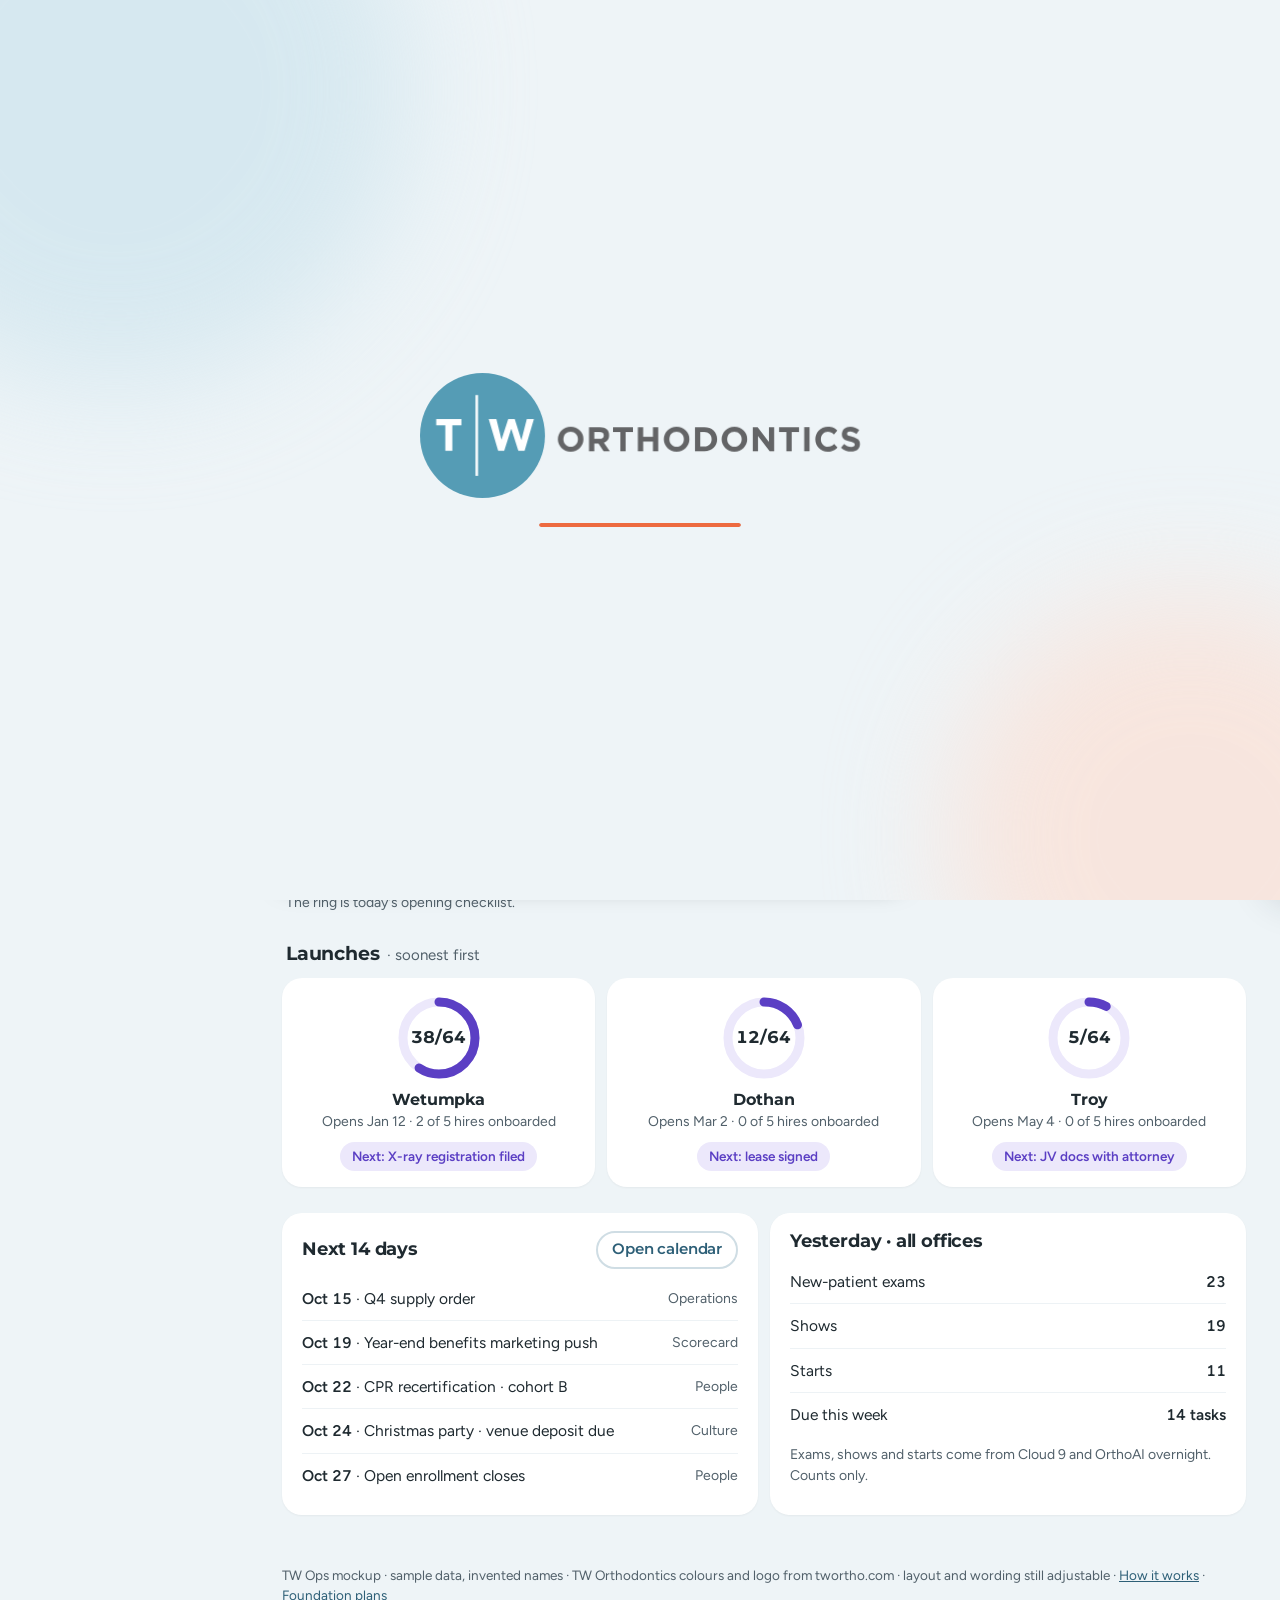
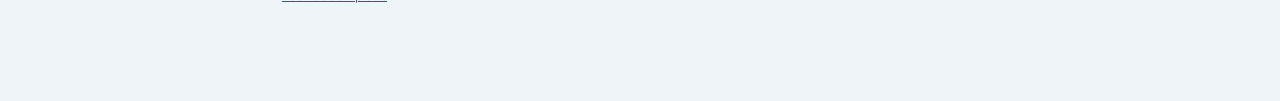
==== commit b63ece9c: "Operations, Owner's Desk and Morning brief rebuilt; animated TW loading screen Operations leads with" ====
--- a/index.html
+++ b/index.html
@@ -7,6 +7,7 @@
 <link href="https://fonts.googleapis.com/css2?family=Montserrat:wght@600;700&family=Figtree:wght@400;500;600&display=swap" rel="stylesheet">
 <link rel="icon" type="image/svg+xml" href="assets/tw-mark.svg">
 <link rel="stylesheet" href="assets/styles.css">
+<script src="assets/splash.js"></script>
 <script src="assets/theme.js"></script>
 </head>
 <body>
--- a/assets/styles.css
+++ b/assets/styles.css
@@ -231,3 +231,25 @@
 .tsw-name{display:flex;align-items:center;justify-content:space-between;gap:6px;font-weight:600;font-size:15px;margin:8px 4px 0}
 .tsw-name em{font-style:normal;font-size:13px;font-weight:600;color:var(--brand);visibility:hidden}
 .tsw[aria-checked="true"] .tsw-name em{visibility:visible}
+
+/* shared by the hub pages: small counts, status chips, value bars */
+.stats{display:flex;flex-wrap:wrap;gap:8px}
+.stat{background:#fff;border-radius:16px;padding:8px 14px;box-shadow:var(--shadow);font-size:14px;color:var(--muted)}
+.stat b{font-family:var(--title);font-size:18px;color:var(--ink);margin-right:6px;font-variant-numeric:tabular-nums}
+.stat.late b{color:var(--red)} .stat.soon b{color:var(--amber)}
+.cs{display:inline-flex;align-items:center;gap:7px;font-size:14.5px;font-weight:600;white-space:nowrap}
+.cs svg{width:18px;height:18px;flex:none;fill:none;stroke:currentColor;stroke-width:2.2;stroke-linecap:round;stroke-linejoin:round}
+.cs.done{color:var(--muted);font-weight:500} .cs.done svg{color:var(--green)}
+.cs.due{color:var(--amber);background:var(--amber-soft);border-radius:999px;padding:4px 11px 4px 8px}
+.cs.late{color:var(--red);background:var(--red-soft);border-radius:999px;padding:4px 11px 4px 8px}
+.vrow{display:grid;grid-template-columns:130px minmax(0,1fr) auto;align-items:center;gap:14px;padding:12px 0;border-top:1px solid var(--line2)}
+.vrow:first-of-type{border-top:0}
+.vrow>b:first-child{font-family:var(--title);font-size:16px}
+.vrow .num{text-align:right;white-space:nowrap}
+.vrow .num b{font-family:var(--title);font-size:17px;font-variant-numeric:tabular-nums}
+.vrow .num span{display:block;font-size:13.5px;color:var(--muted)}
+.vrow .num span.w{color:var(--amber);font-weight:600}
+.vbar{height:10px;border-radius:999px;background:var(--line2);overflow:hidden}
+.vbar i{display:block;height:100%;border-radius:999px;background:var(--brand-bright)}
+.vbar.w i{background:#b46a00}
+@media (max-width:560px){.vrow{grid-template-columns:1fr auto}.vrow .vbar,.vrow .dv{grid-column:1/-1;grid-row:2}}
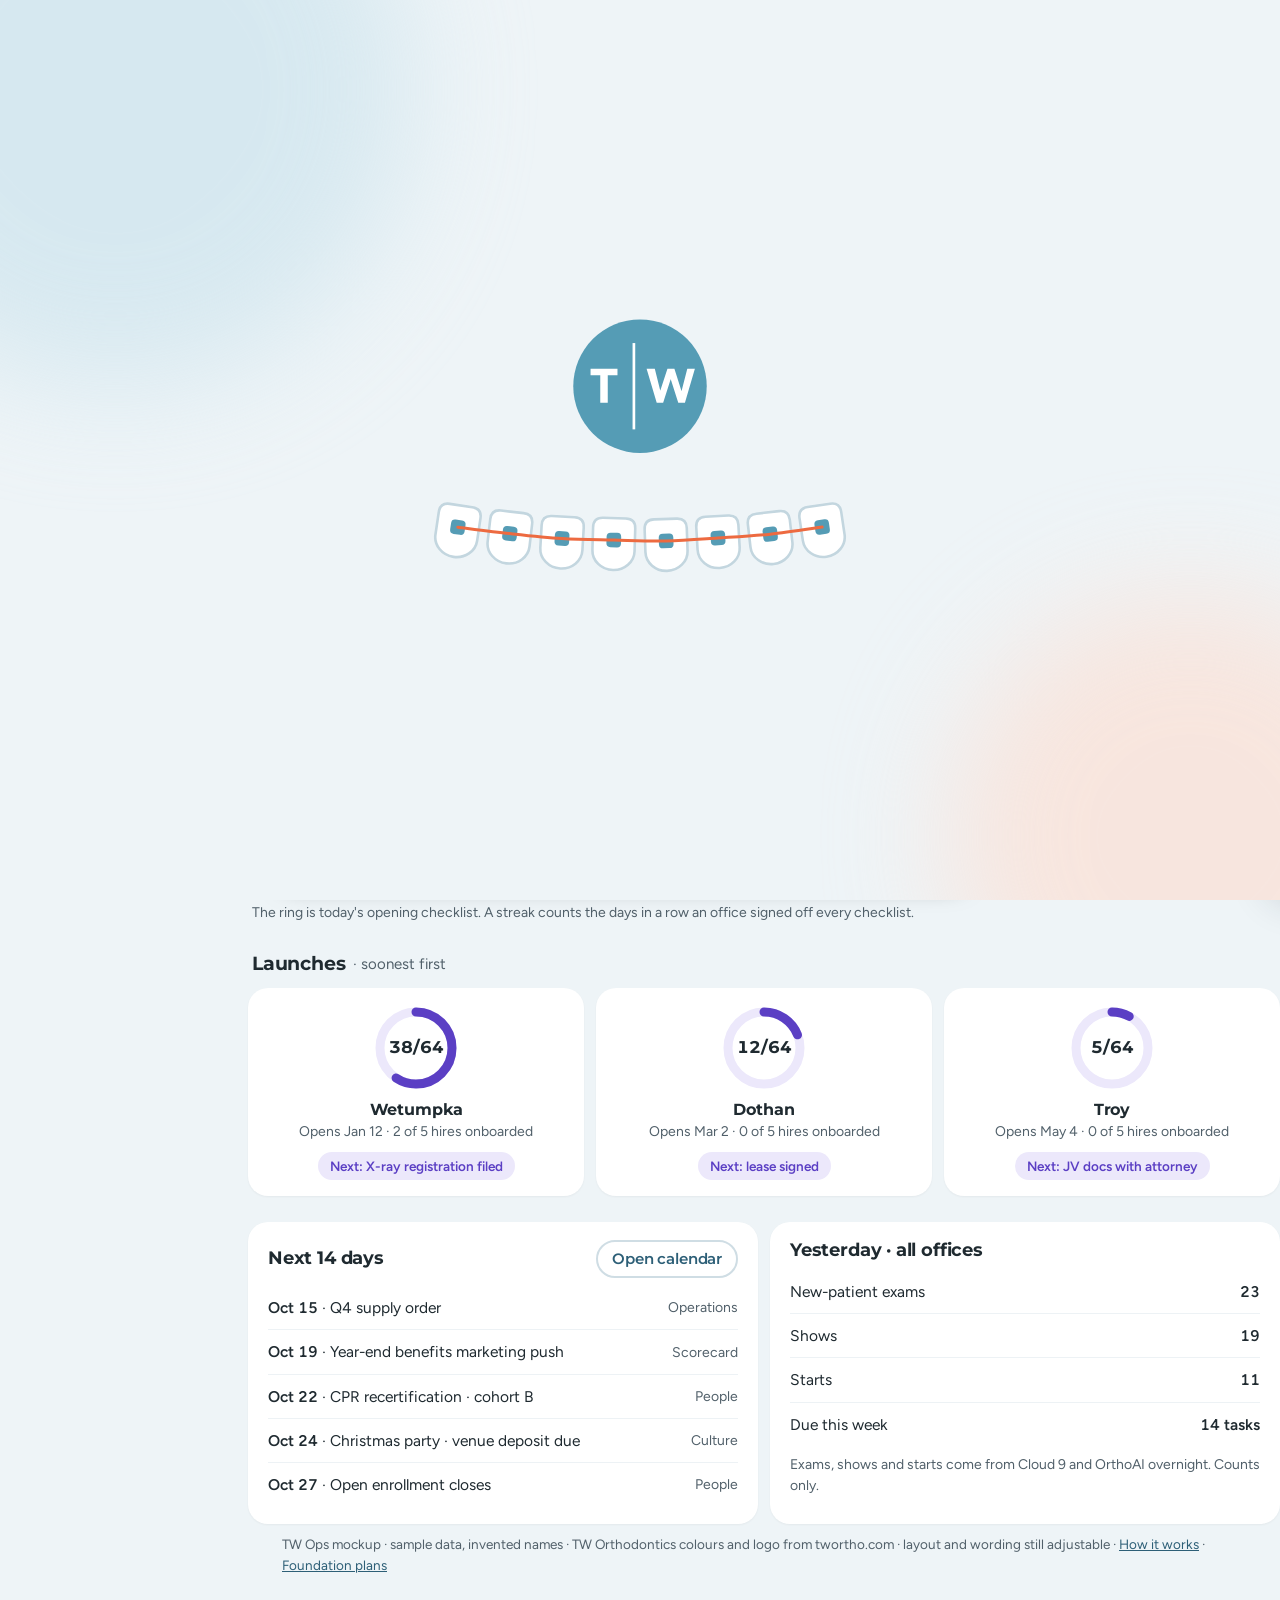
==== commit 2429fc8e: "Full-screen huddle, celebrations, guided tour, streaks, photo upload, phone menu Present full screen" ====
--- a/index.html
+++ b/index.html
@@ -56,12 +56,12 @@
 
   <h2 class="sec">Your offices <span class="hint">· the one that needs you comes first · tap to open its day</span> <button class="uth" data-h="2"></button></h2>
   <div class="offs">
-    <a class="off" href="huddle.html"><div class="ring r-bad"><svg viewBox="0 0 84 84" aria-hidden="true"><circle class="trk" cx="42" cy="42" r="36"/><circle class="val" cx="42" cy="42" r="36" stroke-dasharray="113 227"/></svg><b>6/12</b></div><h3>Enterprise</h3><small>Marcus Pell · Office manager</small><span class="pill bad">Behind · 4 overdue</span></a>
-    <a class="off" href="huddle.html"><div class="ring r-warn"><svg viewBox="0 0 84 84" aria-hidden="true"><circle class="trk" cx="42" cy="42" r="36"/><circle class="val" cx="42" cy="42" r="36" stroke-dasharray="170 227"/></svg><b>9/12</b></div><h3>Montgomery</h3><small>Devon Ashby · Lead</small><span class="pill warn">Needs attention · 2 overdue</span></a>
-    <a class="off" href="huddle.html"><div class="ring"><svg viewBox="0 0 84 84" aria-hidden="true"><circle class="trk" cx="42" cy="42" r="36"/><circle class="val" cx="42" cy="42" r="36" stroke-dasharray="207 227"/></svg><b>11/12</b></div><h3>Andalusia</h3><small>Renee Calloway · Lead</small><span class="pill ok">On track</span></a>
-    <a class="off" href="huddle.html"><div class="ring"><svg viewBox="0 0 84 84" aria-hidden="true"><circle class="trk" cx="42" cy="42" r="36"/><circle class="val" cx="42" cy="42" r="36" stroke-dasharray="227 227"/></svg><b>12/12</b></div><h3>Selma</h3><small>Kara Whitfield · Lead</small><span class="pill ok">On track</span></a>
+    <a class="off" href="huddle.html"><div class="ring r-bad"><svg viewBox="0 0 84 84" aria-hidden="true"><circle class="trk" cx="42" cy="42" r="36"/><circle class="val" cx="42" cy="42" r="36" stroke-dasharray="113 227"/></svg><b>6/12</b></div><h3>Enterprise</h3><small>Marcus Pell · Office manager</small><span class="pill bad">Behind · 4 overdue</span><div class="sk"><span class="streak none">Streak ended yesterday</span></div></a>
+    <a class="off" href="huddle.html"><div class="ring r-warn"><svg viewBox="0 0 84 84" aria-hidden="true"><circle class="trk" cx="42" cy="42" r="36"/><circle class="val" cx="42" cy="42" r="36" stroke-dasharray="170 227"/></svg><b>9/12</b></div><h3>Montgomery</h3><small>Devon Ashby · Lead</small><span class="pill warn">Needs attention · 2 overdue</span><div class="sk"><span class="streak"><svg viewBox="0 0 24 24" aria-hidden="true"><path d="M12 3c1 3.500 5 5.500 5 10a5 5 0 0 1-10 0c0-1.800.800-3 1.800-4 .200 1.600 1 2.500 2 2.800C10 9 10.500 5.500 12 3z"/></svg><span>3-day streak</span></span></div></a>
+    <a class="off" href="huddle.html"><div class="ring"><svg viewBox="0 0 84 84" aria-hidden="true"><circle class="trk" cx="42" cy="42" r="36"/><circle class="val" cx="42" cy="42" r="36" stroke-dasharray="207 227"/></svg><b>11/12</b></div><h3>Andalusia</h3><small>Renee Calloway · Lead</small><span class="pill ok">On track</span><div class="sk"><span class="streak"><svg viewBox="0 0 24 24" aria-hidden="true"><path d="M12 3c1 3.500 5 5.500 5 10a5 5 0 0 1-10 0c0-1.800.800-3 1.800-4 .200 1.600 1 2.500 2 2.800C10 9 10.500 5.500 12 3z"/></svg><span>6-day streak</span></span></div></a>
+    <a class="off" href="huddle.html"><div class="ring"><svg viewBox="0 0 84 84" aria-hidden="true"><circle class="trk" cx="42" cy="42" r="36"/><circle class="val" cx="42" cy="42" r="36" stroke-dasharray="227 227"/></svg><b>12/12</b></div><h3>Selma</h3><small>Kara Whitfield · Lead</small><span class="pill ok">On track</span><div class="sk"><span class="streak"><svg viewBox="0 0 24 24" aria-hidden="true"><path d="M12 3c1 3.500 5 5.500 5 10a5 5 0 0 1-10 0c0-1.800.800-3 1.800-4 .200 1.600 1 2.500 2 2.800C10 9 10.500 5.500 12 3z"/></svg><span>14-day streak</span></span></div></a>
   </div>
-  <p class="small muted" style="margin:8px 4px 0">The ring is today's opening checklist.</p>
+  <p class="small muted" style="margin:8px 4px 0">The ring is today's opening checklist. A streak counts the days in a row an office signed off every checklist.</p>
 
   <h2 class="sec">Launches <span class="hint">· soonest first</span></h2>
   <div class="offs three">
@@ -97,7 +97,7 @@
   Array.prototype.forEach.call(list.querySelectorAll('[data-nudge]'), function (b) {
     b.addEventListener('click', function () {
       var li = b.closest('li'); if (li.classList.contains('done')) return;
-      li.classList.add('done'); b.classList.remove('pri'); b.textContent = 'Nudged'; b.disabled = true;
+      li.classList.add('done'); b.classList.remove('pri'); b.textContent = 'Nudged'; b.disabled = true; window.TW.celebrate(b);
       window.TW.say('Nudge sent to ' + b.getAttribute('data-nudge') + '. In the real build it goes out on Slack and is logged.');
       count();
     });
--- a/assets/styles.css
+++ b/assets/styles.css
@@ -10,6 +10,7 @@
   --r:20px; --shadow:0 1px 2px rgba(31,42,48,.05);
 }
 *{box-sizing:border-box}
+[hidden]{display:none!important}
 html,body{margin:0;min-height:100%}
 body{font-family:var(--font);font-size:16px;line-height:1.5;color:var(--fg);background:var(--bg);-webkit-font-smoothing:antialiased}
 a{color:var(--brand-text)}
@@ -46,14 +47,25 @@
 .who b{display:block;color:var(--ink);font-size:15px;font-weight:600}
 .avatar{width:40px;height:40px;border-radius:50%;background:var(--brand-bright);color:#fff;display:grid;place-items:center;font-weight:700;font-size:14px;flex:none;font-family:var(--title)}
 main{flex:1;min-width:0}
+/* phone and small tablet: a slim top bar, and the sidebar becomes a menu that slides in */
+.mtop,.mback,.mclose{display:none}
 @media (max-width:900px){
   .shell{display:block}
-  aside.side{position:sticky;top:0;z-index:30;width:auto;height:auto;border-radius:0 0 20px 20px;padding:8px 10px;flex-direction:row;align-items:center;gap:8px;overflow-x:auto;box-shadow:0 2px 10px -6px rgba(31,42,48,.3)}
-  aside.side .logo{margin:0 4px 0 2px}
-  aside.side .logo img{height:34px;width:34px;object-fit:cover;object-position:left center}
-  nav.hubs{flex-direction:row;gap:2px}nav.hubs .sec{display:none}nav.hubs a{white-space:nowrap;min-height:44px}
-  .sidefoot{display:none}
-  .who{order:9;margin-left:auto;padding:2px;min-height:0;background:transparent;border-radius:50%}.who>span:not(.avatar){display:none}
+  .mtop{display:flex;align-items:center;gap:10px;position:sticky;top:0;z-index:30;background:#fff;padding:8px 10px;border-radius:0 0 20px 20px;box-shadow:0 2px 10px -6px rgba(31,42,48,.3)}
+  .mbtn,.mclose{width:46px;height:46px;border-radius:14px;border:0;background:var(--bg);color:var(--ink);display:grid;place-items:center;flex:none}
+  .mbtn svg,.mclose svg{width:22px;height:22px}
+  .mlogo{display:block;flex:none}.mlogo img{width:34px;height:34px;display:block}
+  .mtitle{font-family:var(--title);font-weight:700;font-size:17px;flex:1;min-width:0;white-space:nowrap;overflow:hidden;text-overflow:ellipsis}
+  .mme{flex:none;text-decoration:none}
+  aside.side{position:fixed;inset:0 auto 0 0;z-index:70;width:min(320px,86vw);height:100%;border-radius:0 28px 28px 0;transform:translateX(-105%);transition:transform .22s ease;box-shadow:12px 0 40px rgba(31,42,48,.25);visibility:hidden}
+  body.menu-open aside.side{transform:none;visibility:visible}
+  .mclose{display:grid;align-self:flex-end;margin-bottom:6px}
+  .mback{position:fixed;inset:0;background:rgba(31,42,48,.4);z-index:65}
+  body.menu-open .mback{display:block}
+  body.menu-open{overflow:hidden}
+  nav.hubs a{min-height:50px}
+}
+@media (prefers-reduced-motion:reduce){aside.side{transition:none}}
 }
 
 /* page */
@@ -230,6 +242,7 @@
 .tsw-prev i{width:20px;height:20px;border-radius:50%;border:2px solid rgba(255,255,255,.85)}
 .tsw-name{display:flex;align-items:center;justify-content:space-between;gap:6px;font-weight:600;font-size:15px;margin:8px 4px 0}
 .tsw-name em{font-style:normal;font-size:13px;font-weight:600;color:var(--brand);visibility:hidden}
+.tsw[data-id="tw"] .tsw-name em{visibility:visible;color:var(--muted)}
 .tsw[aria-checked="true"] .tsw-name em{visibility:visible}
 
 /* shared by the hub pages: small counts, status chips, value bars */
@@ -253,3 +266,32 @@
 .vbar i{display:block;height:100%;border-radius:999px;background:var(--brand-bright)}
 .vbar.w i{background:#b46a00}
 @media (max-width:560px){.vrow{grid-template-columns:1fr auto}.vrow .vbar,.vrow .dv{grid-column:1/-1;grid-row:2}}
+
+/* photo avatars */
+.avatar.has-photo,.pf-av.has-photo{background:var(--line2);overflow:hidden;padding:0}
+.avatar img,.pf-av img{width:100%;height:100%;object-fit:cover;display:block}
+/* streaks */
+.streak{display:inline-flex;align-items:center;gap:6px;font-size:13.5px;font-weight:600;border-radius:999px;padding:3px 10px 3px 8px;background:var(--orange-soft);color:#a8431f;white-space:nowrap}
+.streak svg{width:15px;height:15px;fill:none;stroke:currentColor;stroke-width:2;stroke-linecap:round;stroke-linejoin:round;flex:none}
+.streak.none{background:var(--line2);color:var(--muted)}
+.hero .streak{background:rgba(255,255,255,.18);color:#fff}
+/* celebration burst */
+.burst{position:fixed;z-index:80;pointer-events:none;width:0;height:0}
+.burst i{position:absolute;left:-5px;top:-5px;width:10px;height:10px;border-radius:50%;opacity:0;animation:burst .95s cubic-bezier(.15,.8,.3,1) forwards}
+.burst i.st{border-radius:2px}
+@keyframes burst{0%{transform:translate(0,0) scale(.4);opacity:1}70%{opacity:1}100%{transform:translate(var(--dx),var(--dy)) scale(1);opacity:0}}
+/* tour */
+.tour-btn{font:inherit;font-size:13.5px;font-weight:600;color:var(--ink);background:#fff;border:0;border-radius:999px;padding:0 14px;min-height:36px;white-space:nowrap}
+.tour-hole{position:fixed;z-index:90;border-radius:22px;box-shadow:0 0 0 9999px rgba(31,42,48,.58),0 0 0 3px var(--orange);pointer-events:none;transition:left .25s ease,top .25s ease,width .25s ease,height .25s ease}
+.tour-card{position:fixed;z-index:95;width:min(370px,calc(100vw - 24px));background:#fff;border-radius:20px;padding:16px 18px 14px;box-shadow:0 18px 50px -12px rgba(0,0,0,.45);outline:0}
+.tour-card .tc-n{font-size:13.5px;font-weight:600;color:var(--brand)}
+.tour-card h3{font-size:19px;margin:2px 0 6px}
+.tour-card p{margin:0;font-size:15.5px}
+.tour-card .tc-b{display:flex;align-items:center;justify-content:space-between;gap:10px;margin-top:14px}
+.tour-card .tc-end{font:inherit;font-size:14.5px;font-weight:600;color:var(--muted);background:transparent;border:0;min-height:38px;padding:0 4px}
+body.touring .demobar{display:none}
+@media (max-width:700px){.tour-card{left:10px;right:10px;bottom:10px;width:auto}}
+@media (prefers-reduced-motion:reduce){.tour-hole{transition:none}}
+@media (max-width:900px){.demobar .tour-btn{padding:0 12px}.explain-btn .t{display:none}.explain-btn{padding:0 8px}}
+
+.off .sk{margin-top:8px}
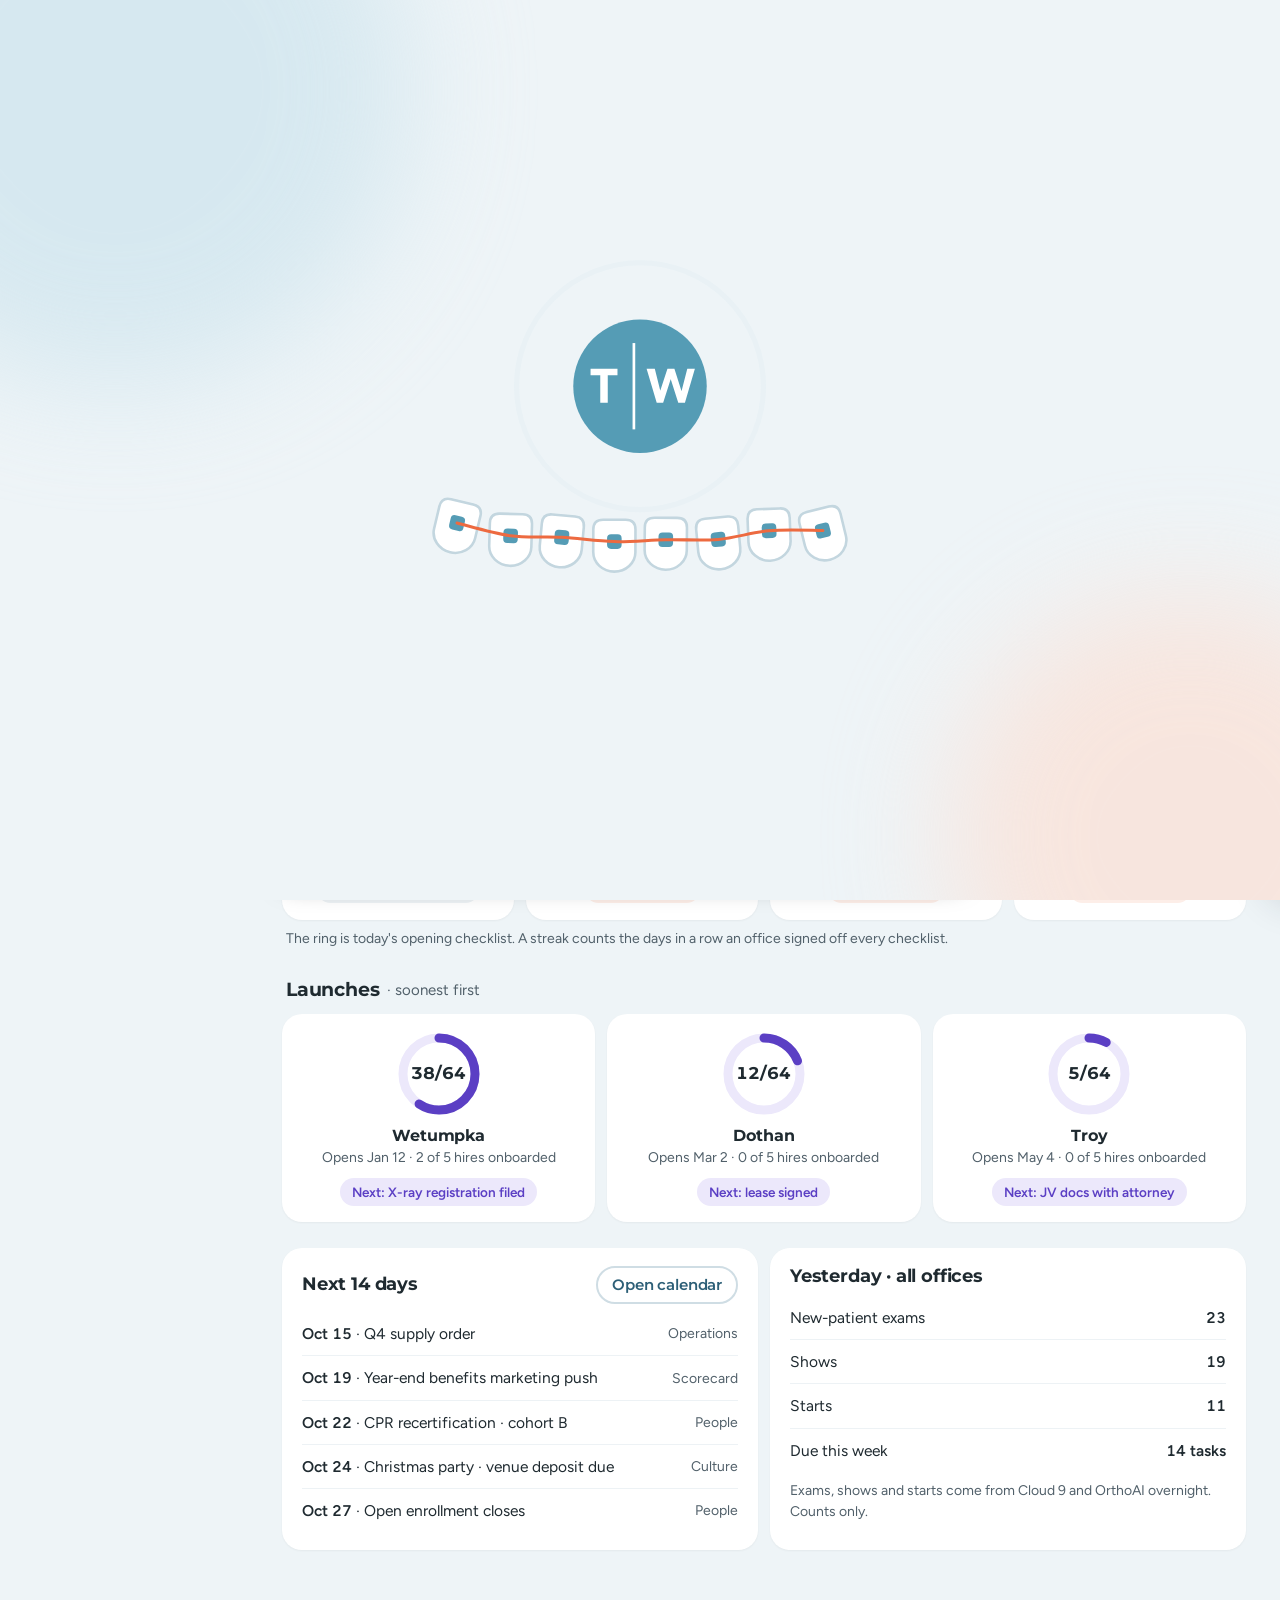
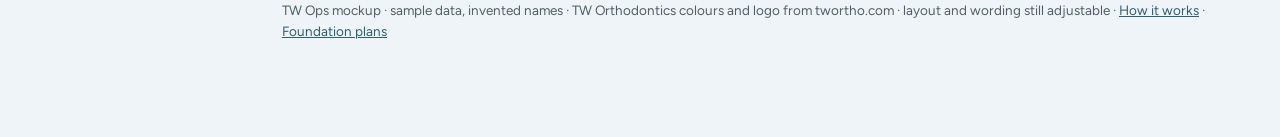
==== commit 7374d55c: "Fix page margins lost on desktop; greet the signed-in person; add a pre-publish check A stray closin" ====
--- a/index.html
+++ b/index.html
@@ -89,6 +89,8 @@
 <script>
 (function () {
   var list = document.getElementById('todo'), lede = document.getElementById('lede'), clear = document.getElementById('clear');
+  var hi = document.querySelector('.pagehead.hero h1'), nm = window.TW.me.name;
+  if (hi) hi.textContent = 'Good morning, ' + (nm.indexOf('Dr.') === 0 ? nm : nm.split(' ')[0]);
   function count() {
     var n = list.querySelectorAll('li:not(.done)').length;
     lede.innerHTML = n ? '<b>' + n + (n === 1 ? ' thing needs' : ' things need') + ' you today.</b> Everything else is on track.' : '<b>You are caught up.</b> Every office is covered.';
--- a/assets/styles.css
+++ b/assets/styles.css
@@ -66,7 +66,6 @@
   nav.hubs a{min-height:50px}
 }
 @media (prefers-reduced-motion:reduce){aside.side{transition:none}}
-}
 
 /* page */
 .wrap{max-width:1040px;margin:0 auto;padding:26px 34px 40px}
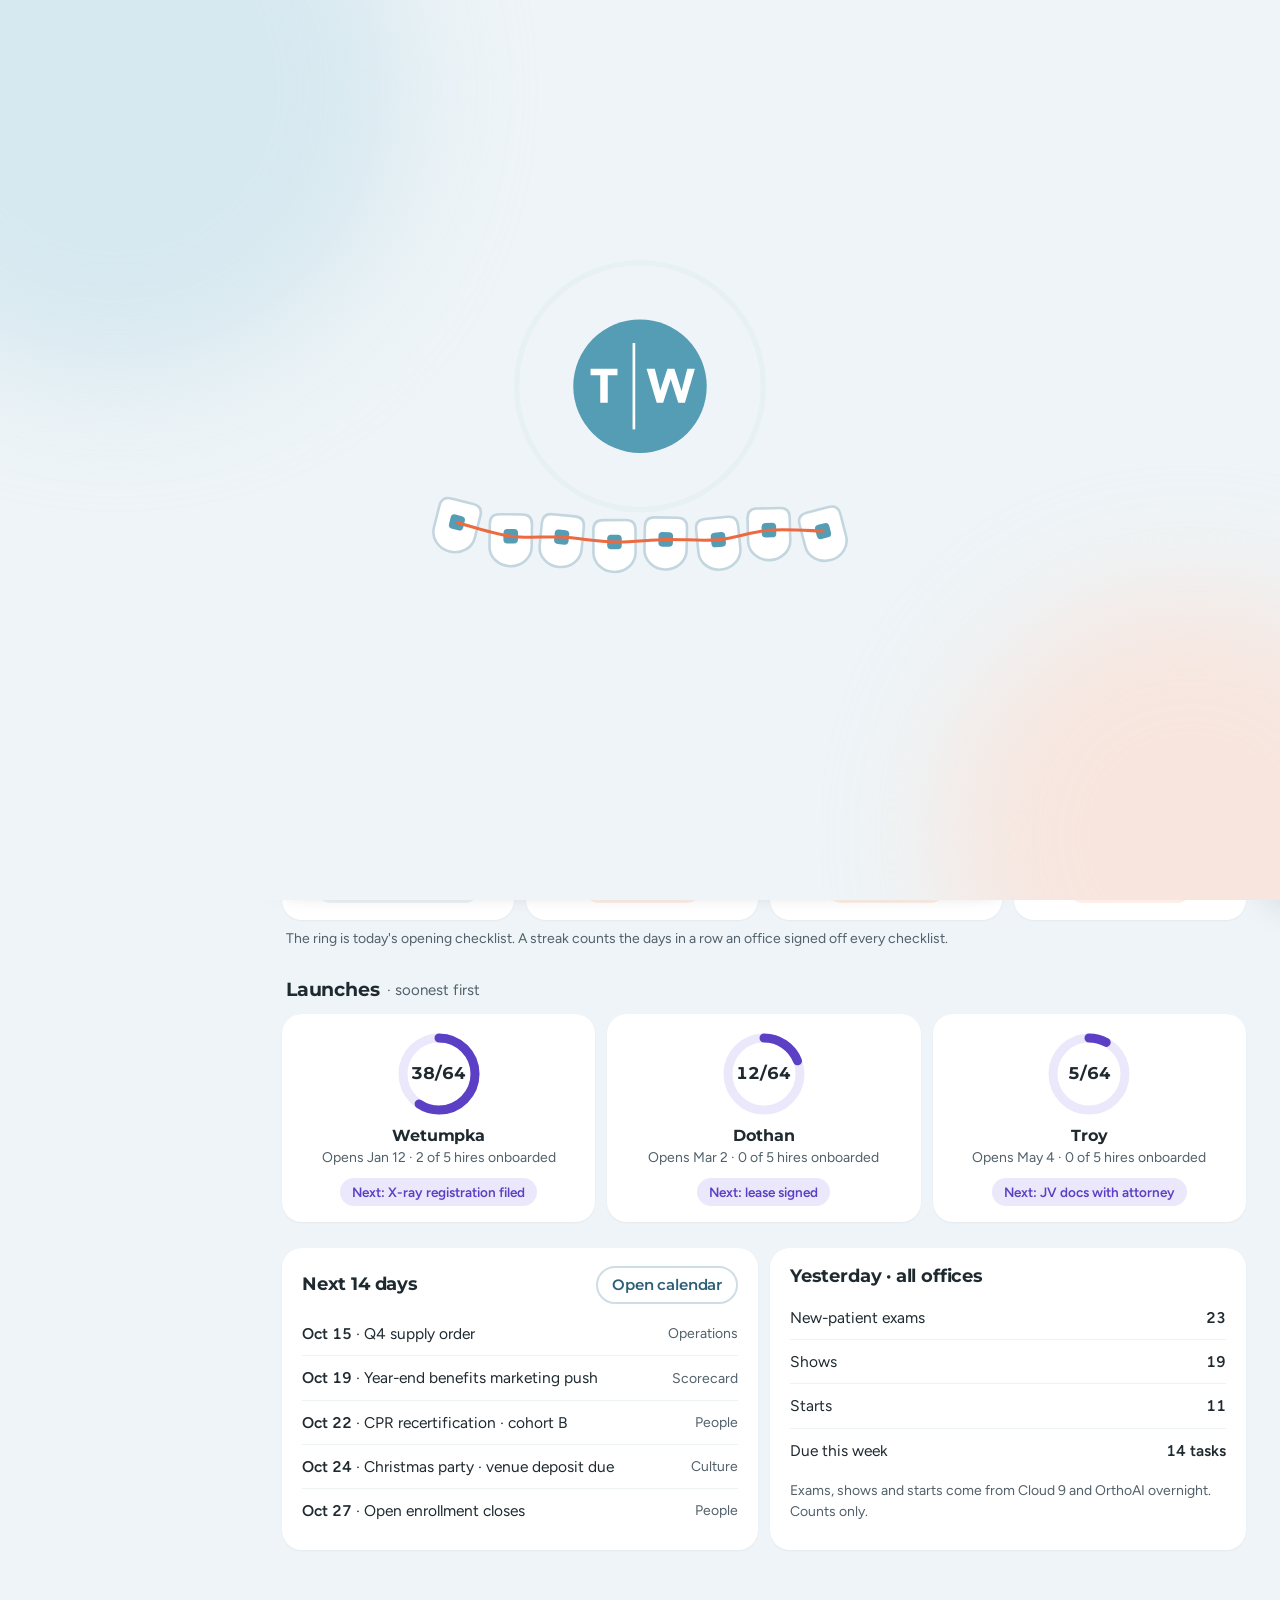
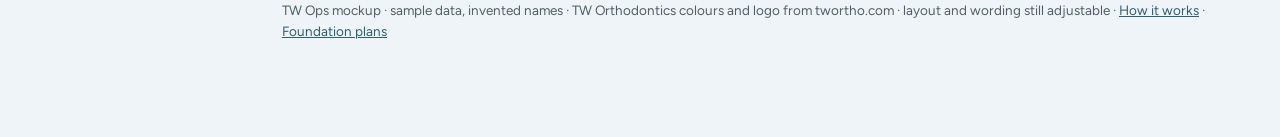
==== commit b0adcc45: "Review fixes: role-aware Command Center, screens that agree, tuck-away mockup bar The Command Center" ====
--- a/index.html
+++ b/index.html
@@ -6,9 +6,9 @@
 <meta name="viewport" content="width=device-width, initial-scale=1">
 <link href="https://fonts.googleapis.com/css2?family=Montserrat:wght@600;700&family=Figtree:wght@400;500;600&display=swap" rel="stylesheet">
 <link rel="icon" type="image/svg+xml" href="assets/tw-mark.svg">
-<link rel="stylesheet" href="assets/styles.css">
-<script src="assets/splash.js"></script>
-<script src="assets/theme.js"></script>
+<link rel="stylesheet" href="assets/styles.css?v=14">
+<script src="assets/splash.js?v=14"></script>
+<script src="assets/theme.js?v=14"></script>
 </head>
 <body>
 <script>
@@ -37,34 +37,40 @@
     </div>
   </div>
 
-  <h2 class="sec">Needs you today <button class="uth" data-h="0"></button> <a class="btn sm" href="#" style="margin-left:auto">+ New task</a></h2>
-  <ul class="todo" id="todo">
-    <li class="s-bad"><span class="ic" aria-hidden="true"><svg viewBox="0 0 24 24"><circle cx="12" cy="12" r="9"/><path d="M12 7.5v5.5M12 16.4v.1"/></svg></span>
+  <h2 class="sec" data-for="owners ops lead">Needs you today <button class="uth" data-h="0"></button> <a class="btn sm" href="#" style="margin-left:auto">+ New task</a></h2>
+  <ul class="todo" id="todo" data-for="owners ops lead">
+    <li class="s-bad" data-for="owners ops"><span class="ic" aria-hidden="true"><svg viewBox="0 0 24 24"><circle cx="12" cy="12" r="9"/><path d="M12 7.5v5.5M12 16.4v.1"/></svg></span>
       <div class="t"><b>Enterprise missed last night's closing checklist</b><span>Behind: 4 overdue tasks, the oldest is 4 days old</span></div>
       <div class="act"><a class="more" href="huddle.html">Open office</a><button class="btn pri" type="button" data-nudge="Marcus Pell">Nudge Marcus</button><button class="uth" data-h="1"></button></div></li>
-    <li class="s-warn"><span class="ic" aria-hidden="true"><svg viewBox="0 0 24 24"><circle cx="12" cy="12" r="9"/><path d="M12 7v5l3 2"/></svg></span>
+    <li class="s-warn" data-for="owners ops"><span class="ic" aria-hidden="true"><svg viewBox="0 0 24 24"><circle cx="12" cy="12" r="9"/><path d="M12 7v5l3 2"/></svg></span>
       <div class="t"><b>Montgomery's sterilizer spore test is 2 days late</b><span>Late: weekly compliance item, held by Devon Ashby</span></div>
       <div class="act"><a class="more" href="compliance.html">See compliance</a><button class="btn pri" type="button" data-nudge="Devon Ashby">Nudge Devon</button></div></li>
-    <li class="s-you"><span class="ic" aria-hidden="true"><svg viewBox="0 0 24 24"><path d="M4 13l3-8h10l3 8v6H4z"/><path d="M4 13h5l1 2h4l1-2h5"/></svg></span>
+    <li class="s-you" data-for="lead"><span class="ic" aria-hidden="true"><svg viewBox="0 0 24 24"><path d="M4 13l3-8h10l3 8v6H4z"/><path d="M4 13h5l1 2h4l1-2h5"/></svg></span>
+      <div class="t"><b>Chloe Dunn asked for PTO</b><span>Nov 5 to Nov 6 · waiting on your approval</span></div>
+      <div class="act"><a class="btn" href="people.html">Review</a></div></li>
+    <li class="s-soon" data-for="lead"><span class="ic" aria-hidden="true"><svg viewBox="0 0 24 24"><rect x="3" y="5" width="18" height="16" rx="2"/><path d="M3 10h18M8 3v4M16 3v4"/></svg></span>
+      <div class="t"><b>Amber Nix's CPR card expires Dec 9</b><span>Selma · inside the 60-day window</span></div>
+      <div class="act"><a class="btn" href="people.html">See file</a></div></li>
+    <li class="s-you" data-for="owners ops"><span class="ic" aria-hidden="true"><svg viewBox="0 0 24 24"><path d="M4 13l3-8h10l3 8v6H4z"/><path d="M4 13h5l1 2h4l1-2h5"/></svg></span>
       <div class="t"><b>2 PTO requests are waiting on your approval</b><span>From the People hub</span></div>
       <div class="act"><a class="btn" href="people.html">Review</a></div></li>
-    <li class="s-soon"><span class="ic" aria-hidden="true"><svg viewBox="0 0 24 24"><rect x="3" y="5" width="18" height="16" rx="2"/><path d="M3 10h18M8 3v4M16 3v4"/></svg></span>
+    <li class="s-soon" data-for="owners ops"><span class="ic" aria-hidden="true"><svg viewBox="0 0 24 24"><rect x="3" y="5" width="18" height="16" rx="2"/><path d="M3 10h18M8 3v4M16 3v4"/></svg></span>
       <div class="t"><b>3 certifications expire in the next 60 days</b><span>First is Tyler Boone's CPR card, Dec 2, Andalusia <button class="uth" data-h="5"></button></span></div>
       <div class="act"><a class="btn" href="people.html">See who</a></div></li>
   </ul>
   <p class="clear" id="clear" hidden>You are caught up. Nothing else needs you today.</p>
 
-  <h2 class="sec">Your offices <span class="hint">· the one that needs you comes first · tap to open its day</span> <button class="uth" data-h="2"></button></h2>
+  <h2 class="sec"><span data-for="owners ops">Your offices</span><span data-for="lead inv team">All offices today</span> <span class="hint" data-for="owners ops">· the one that needs you comes first · tap to open its day</span> <button class="uth" data-h="2"></button></h2>
   <div class="offs">
     <a class="off" href="huddle.html"><div class="ring r-bad"><svg viewBox="0 0 84 84" aria-hidden="true"><circle class="trk" cx="42" cy="42" r="36"/><circle class="val" cx="42" cy="42" r="36" stroke-dasharray="113 227"/></svg><b>6/12</b></div><h3>Enterprise</h3><small>Marcus Pell · Office manager</small><span class="pill bad">Behind · 4 overdue</span><div class="sk"><span class="streak none">Streak ended yesterday</span></div></a>
     <a class="off" href="huddle.html"><div class="ring r-warn"><svg viewBox="0 0 84 84" aria-hidden="true"><circle class="trk" cx="42" cy="42" r="36"/><circle class="val" cx="42" cy="42" r="36" stroke-dasharray="170 227"/></svg><b>9/12</b></div><h3>Montgomery</h3><small>Devon Ashby · Lead</small><span class="pill warn">Needs attention · 2 overdue</span><div class="sk"><span class="streak"><svg viewBox="0 0 24 24" aria-hidden="true"><path d="M12 3c1 3.500 5 5.500 5 10a5 5 0 0 1-10 0c0-1.800.800-3 1.800-4 .200 1.600 1 2.500 2 2.800C10 9 10.500 5.500 12 3z"/></svg><span>3-day streak</span></span></div></a>
     <a class="off" href="huddle.html"><div class="ring"><svg viewBox="0 0 84 84" aria-hidden="true"><circle class="trk" cx="42" cy="42" r="36"/><circle class="val" cx="42" cy="42" r="36" stroke-dasharray="207 227"/></svg><b>11/12</b></div><h3>Andalusia</h3><small>Renee Calloway · Lead</small><span class="pill ok">On track</span><div class="sk"><span class="streak"><svg viewBox="0 0 24 24" aria-hidden="true"><path d="M12 3c1 3.500 5 5.500 5 10a5 5 0 0 1-10 0c0-1.800.800-3 1.800-4 .200 1.600 1 2.500 2 2.800C10 9 10.500 5.500 12 3z"/></svg><span>6-day streak</span></span></div></a>
-    <a class="off" href="huddle.html"><div class="ring"><svg viewBox="0 0 84 84" aria-hidden="true"><circle class="trk" cx="42" cy="42" r="36"/><circle class="val" cx="42" cy="42" r="36" stroke-dasharray="227 227"/></svg><b>12/12</b></div><h3>Selma</h3><small>Kara Whitfield · Lead</small><span class="pill ok">On track</span><div class="sk"><span class="streak"><svg viewBox="0 0 24 24" aria-hidden="true"><path d="M12 3c1 3.500 5 5.500 5 10a5 5 0 0 1-10 0c0-1.800.800-3 1.800-4 .200 1.600 1 2.500 2 2.800C10 9 10.500 5.500 12 3z"/></svg><span>14-day streak</span></span></div></a>
+    <a class="off" href="huddle.html"><div class="ring"><svg viewBox="0 0 84 84" aria-hidden="true"><circle class="trk" cx="42" cy="42" r="36"/><circle class="val" id="selRing" cx="42" cy="42" r="36" stroke-dasharray="170 227"/></svg><b id="selNum">9/12</b></div><h3>Selma</h3><small>Kara Whitfield · Lead</small><span class="pill ok">On track</span><div class="sk"><span class="streak"><svg viewBox="0 0 24 24" aria-hidden="true"><path d="M12 3c1 3.500 5 5.500 5 10a5 5 0 0 1-10 0c0-1.800.800-3 1.800-4 .200 1.600 1 2.500 2 2.800C10 9 10.500 5.500 12 3z"/></svg><span id="selStreak">14-day streak</span></span></div></a>
   </div>
   <p class="small muted" style="margin:8px 4px 0">The ring is today's opening checklist. A streak counts the days in a row an office signed off every checklist.</p>
 
-  <h2 class="sec">Launches <span class="hint">· soonest first</span></h2>
-  <div class="offs three">
+  <h2 class="sec" data-for="owners ops">Launches <span class="hint">· soonest first</span></h2>
+  <div class="offs three" data-for="owners ops">
     <a class="off" href="owners.html"><div class="ring r-launch"><svg viewBox="0 0 84 84" aria-hidden="true"><circle class="trk" cx="42" cy="42" r="36"/><circle class="val" cx="42" cy="42" r="36" stroke-dasharray="134 227"/></svg><b>38/64</b></div><h3>Wetumpka</h3><small>Opens Jan 12 · 2 of 5 hires onboarded</small><span class="pill launch">Next: X-ray registration filed</span></a>
     <a class="off" href="owners.html"><div class="ring r-launch"><svg viewBox="0 0 84 84" aria-hidden="true"><circle class="trk" cx="42" cy="42" r="36"/><circle class="val" cx="42" cy="42" r="36" stroke-dasharray="43 227"/></svg><b>12/64</b></div><h3>Dothan</h3><small>Opens Mar 2 · 0 of 5 hires onboarded</small><span class="pill launch">Next: lease signed</span></a>
     <a class="off" href="owners.html"><div class="ring r-launch"><svg viewBox="0 0 84 84" aria-hidden="true"><circle class="trk" cx="42" cy="42" r="36"/><circle class="val" cx="42" cy="42" r="36" stroke-dasharray="18 227"/></svg><b>5/64</b></div><h3>Troy</h3><small>Opens May 4 · 0 of 5 hires onboarded</small><span class="pill launch">Next: JV docs with attorney</span></a>
@@ -85,18 +91,25 @@
       <p class="small muted">Exams, shows and starts come from Cloud 9 and OrthoAI overnight. Counts only.</p></div>
   </div>
 </div>
-<script src="assets/app.js"></script>
+<script src="assets/app.js?v=14"></script>
 <script>
 (function () {
-  var list = document.getElementById('todo'), lede = document.getElementById('lede'), clear = document.getElementById('clear');
+  var list = document.getElementById('todo'), lede = document.getElementById('lede'), clear = document.getElementById('clear'), role = window.TW.role;
+  // One database: what the Selma lead signs on Office day shows up here.
+  var ck = 9; try { ck = parseInt(sessionStorage.getItem('tw_selma_ck'), 10) || 9; } catch (e) {}
+  document.getElementById('selRing').setAttribute('stroke-dasharray', Math.round(226.2 * ck / 12) + ' 227'); document.getElementById('selNum').textContent = ck + '/12';
+  var chip = document.querySelector('.chips .chip b'); if (chip) chip.textContent = (41 + ck - 9) + '/56';
+  var sk = document.getElementById('selStreak'); if (sk && ck === 12) sk.textContent = '15-day streak';
   var hi = document.querySelector('.pagehead.hero h1'), nm = window.TW.me.name;
   if (hi) hi.textContent = 'Good morning, ' + (nm.indexOf('Dr.') === 0 ? nm : nm.split(' ')[0]);
   function count() {
+    if (!list) { lede.innerHTML = role === 'inv' ? '<b>Here is how every office is doing today.</b> Supply budgets are in Operations.' : '<b>Here is how every office is doing today.</b> Your own day is on Office day.'; return; }
     var n = list.querySelectorAll('li:not(.done)').length;
     lede.innerHTML = n ? '<b>' + n + (n === 1 ? ' thing needs' : ' things need') + ' you today.</b> Everything else is on track.' : '<b>You are caught up.</b> Every office is covered.';
     clear.hidden = n !== 0;
   }
-  Array.prototype.forEach.call(list.querySelectorAll('[data-nudge]'), function (b) {
+  count();
+  if (list) Array.prototype.forEach.call(list.querySelectorAll('[data-nudge]'), function (b) {
     b.addEventListener('click', function () {
       var li = b.closest('li'); if (li.classList.contains('done')) return;
       li.classList.add('done'); b.classList.remove('pri'); b.textContent = 'Nudged'; b.disabled = true; window.TW.celebrate(b);
--- a/assets/styles.css
+++ b/assets/styles.css
@@ -294,3 +294,15 @@
 @media (max-width:900px){.demobar .tour-btn{padding:0 12px}.explain-btn .t{display:none}.explain-btn{padding:0 8px}}
 
 .off .sk{margin-top:8px}
+
+/* the mockup bar tucks away so it never has to sit on top of what you are reading */
+.bar-min{width:32px;height:32px;border-radius:50%;border:0;background:transparent;color:#fff;display:grid;place-items:center;flex:none;opacity:.8}
+.bar-min:hover{opacity:1;background:rgba(255,255,255,.14)}
+.bar-min svg{width:15px;height:15px}
+.demobar.min{padding:6px 14px;gap:0}
+.demobar.min>:not(.mock){display:none}
+.demobar.min .mock{margin:0;cursor:pointer}
+.demobar.min .mock .x{display:none}
+.demobar.min .mock::after{content:"· show controls";font-weight:500;opacity:.8;margin-left:6px}
+@media (max-width:900px){.demobar.min{right:auto}}
+.drawer .note.when{background:var(--brand-soft);color:var(--brand)}
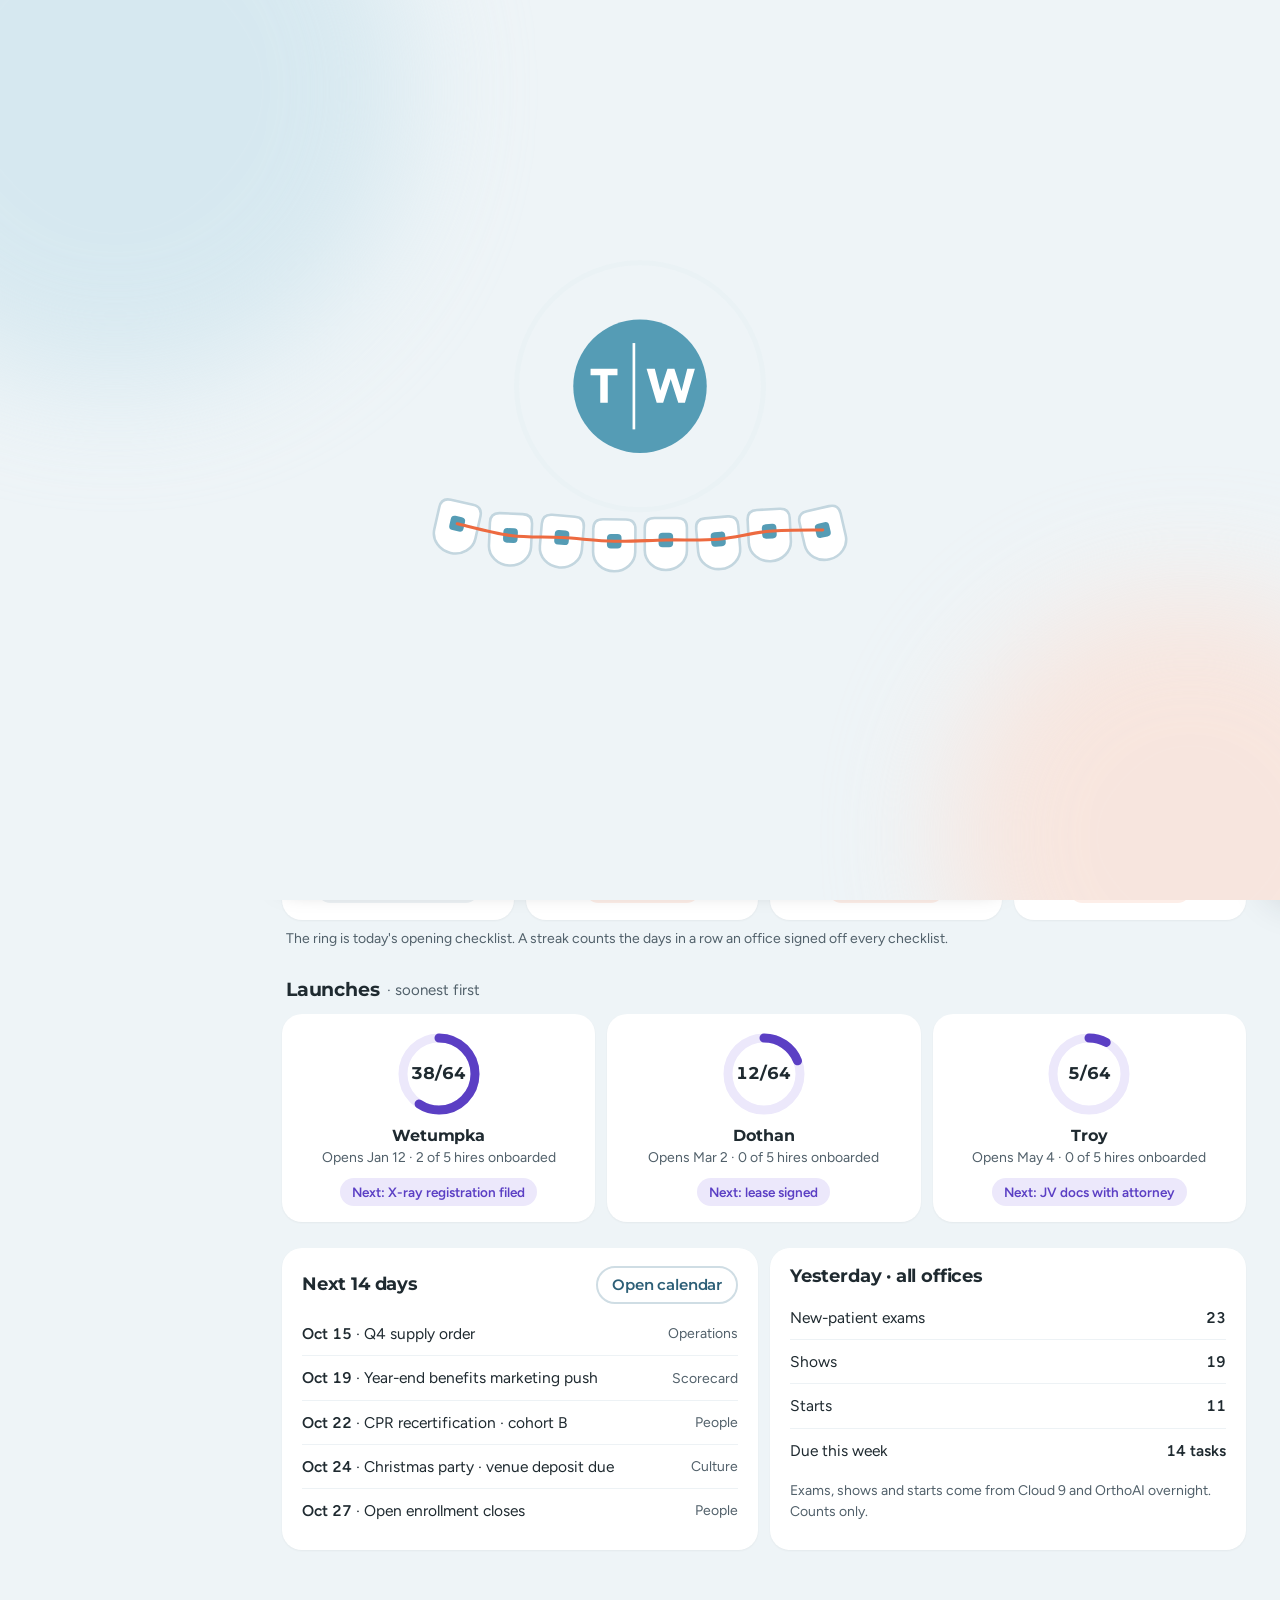
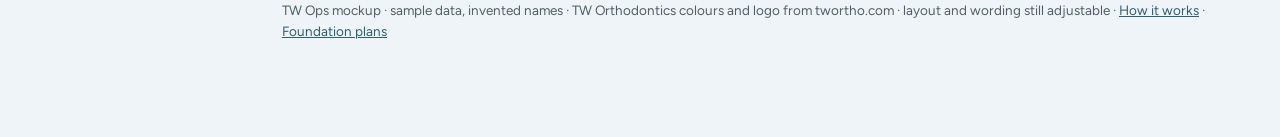
==== commit 27d4b751: "Grids fit their cards at every width; true-phone fixes The scorecard table overflowed its card from " ====
--- a/index.html
+++ b/index.html
@@ -6,9 +6,9 @@
 <meta name="viewport" content="width=device-width, initial-scale=1">
 <link href="https://fonts.googleapis.com/css2?family=Montserrat:wght@600;700&family=Figtree:wght@400;500;600&display=swap" rel="stylesheet">
 <link rel="icon" type="image/svg+xml" href="assets/tw-mark.svg">
-<link rel="stylesheet" href="assets/styles.css?v=14">
-<script src="assets/splash.js?v=14"></script>
-<script src="assets/theme.js?v=14"></script>
+<link rel="stylesheet" href="assets/styles.css?v=17">
+<script src="assets/splash.js?v=17"></script>
+<script src="assets/theme.js?v=17"></script>
 </head>
 <body>
 <script>
@@ -91,7 +91,7 @@
       <p class="small muted">Exams, shows and starts come from Cloud 9 and OrthoAI overnight. Counts only.</p></div>
   </div>
 </div>
-<script src="assets/app.js?v=14"></script>
+<script src="assets/app.js?v=17"></script>
 <script>
 (function () {
   var list = document.getElementById('todo'), lede = document.getElementById('lede'), clear = document.getElementById('clear'), role = window.TW.role;
--- a/assets/styles.css
+++ b/assets/styles.css
@@ -161,6 +161,18 @@
 .offs{display:grid;grid-template-columns:repeat(4,1fr);gap:12px}
 .offs.three{grid-template-columns:repeat(3,1fr)}
 @media (max-width:1000px){.offs,.offs.three{grid-template-columns:1fr 1fr}}
+.offs>*{min-width:0}
+/* on a phone each office is one row: ring on the left, details on the right */
+@media (max-width:560px){
+  .offs,.offs.three{grid-template-columns:1fr}
+  .offs .off{display:grid;grid-template-columns:auto minmax(0,1fr);column-gap:14px;align-items:center;text-align:left;padding:14px}
+  .offs .off .ring{margin:0;grid-column:1;grid-row:1 / span 4;align-self:center}
+  .offs .off>:not(.ring){grid-column:2}
+  .offs .off small{margin:2px 0 8px}
+  .offs .off .pill,.offs .off .streak{white-space:normal;justify-self:start}
+  .offs .off .sk{margin-top:6px}
+}
+.row .cs{white-space:normal;text-align:right}
 .off{background:#fff;border-radius:20px;padding:18px 14px 16px;text-align:center;box-shadow:var(--shadow);display:block;text-decoration:none;color:inherit;transition:box-shadow .15s}
 .off:hover{box-shadow:0 10px 24px -14px rgba(45,95,119,.55)}
 .ring{width:84px;height:84px;margin:0 auto 10px;position:relative}
@@ -306,3 +318,6 @@
 .demobar.min .mock::after{content:"· show controls";font-weight:500;opacity:.8;margin-left:6px}
 @media (max-width:900px){.demobar.min{right:auto}}
 .drawer .note.when{background:var(--brand-soft);color:var(--brand)}
+
+/* grid children may always shrink, so nothing pushes a page sideways on a small phone */
+.grid>*,.offs>*,.tsw-grid>*{min-width:0}
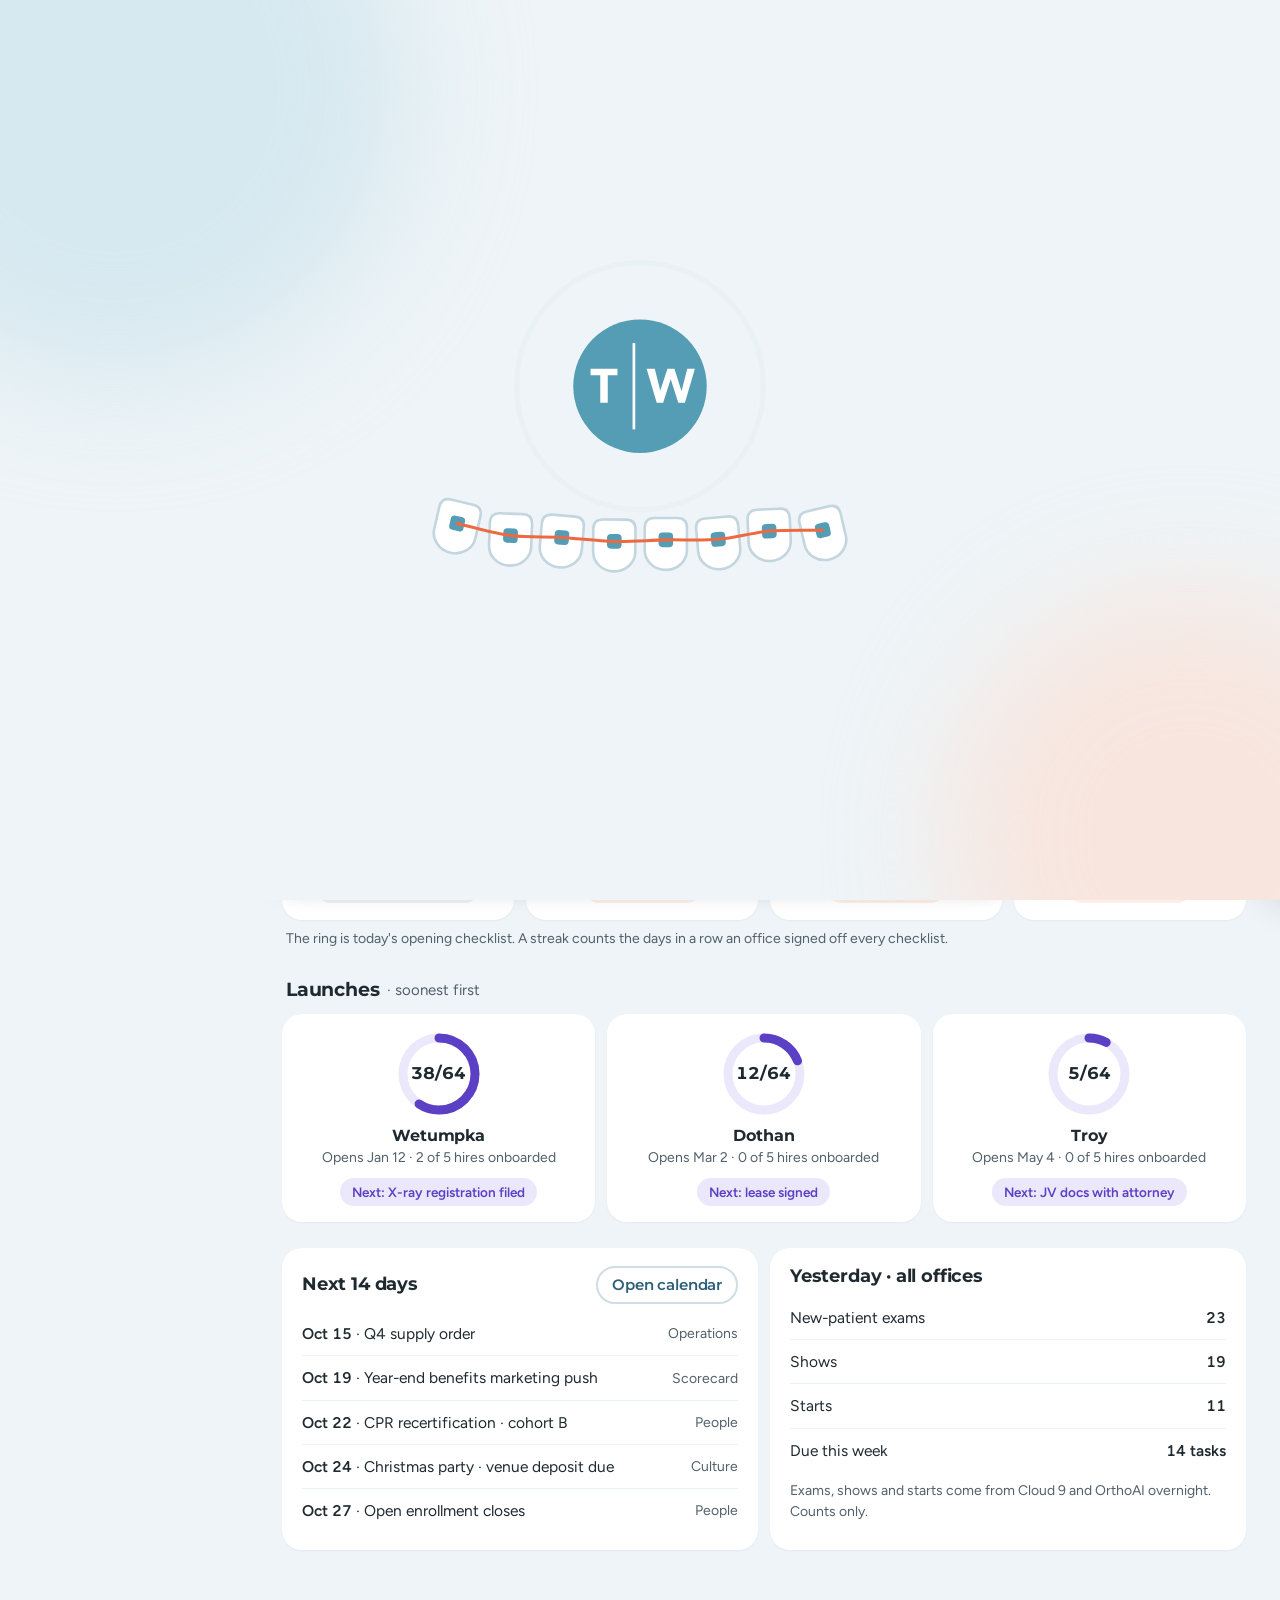
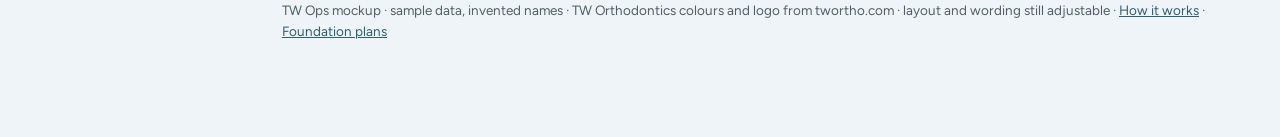
==== commit 936664c1: "Office day: switch offices from one shared office list; centred check mark - OFFICES in app.js drive" ====
--- a/index.html
+++ b/index.html
@@ -6,9 +6,9 @@
 <meta name="viewport" content="width=device-width, initial-scale=1">
 <link href="https://fonts.googleapis.com/css2?family=Montserrat:wght@600;700&family=Figtree:wght@400;500;600&display=swap" rel="stylesheet">
 <link rel="icon" type="image/svg+xml" href="assets/tw-mark.svg">
-<link rel="stylesheet" href="assets/styles.css?v=17">
-<script src="assets/splash.js?v=17"></script>
-<script src="assets/theme.js?v=17"></script>
+<link rel="stylesheet" href="assets/styles.css?v=18">
+<script src="assets/splash.js?v=18"></script>
+<script src="assets/theme.js?v=18"></script>
 </head>
 <body>
 <script>
@@ -41,7 +41,7 @@
   <ul class="todo" id="todo" data-for="owners ops lead">
     <li class="s-bad" data-for="owners ops"><span class="ic" aria-hidden="true"><svg viewBox="0 0 24 24"><circle cx="12" cy="12" r="9"/><path d="M12 7.5v5.5M12 16.4v.1"/></svg></span>
       <div class="t"><b>Enterprise missed last night's closing checklist</b><span>Behind: 4 overdue tasks, the oldest is 4 days old</span></div>
-      <div class="act"><a class="more" href="huddle.html">Open office</a><button class="btn pri" type="button" data-nudge="Marcus Pell">Nudge Marcus</button><button class="uth" data-h="1"></button></div></li>
+      <div class="act"><a class="more" href="huddle.html?office=Enterprise">Open office</a><button class="btn pri" type="button" data-nudge="Marcus Pell">Nudge Marcus</button><button class="uth" data-h="1"></button></div></li>
     <li class="s-warn" data-for="owners ops"><span class="ic" aria-hidden="true"><svg viewBox="0 0 24 24"><circle cx="12" cy="12" r="9"/><path d="M12 7v5l3 2"/></svg></span>
       <div class="t"><b>Montgomery's sterilizer spore test is 2 days late</b><span>Late: weekly compliance item, held by Devon Ashby</span></div>
       <div class="act"><a class="more" href="compliance.html">See compliance</a><button class="btn pri" type="button" data-nudge="Devon Ashby">Nudge Devon</button></div></li>
@@ -62,10 +62,10 @@
 
   <h2 class="sec"><span data-for="owners ops">Your offices</span><span data-for="lead inv team">All offices today</span> <span class="hint" data-for="owners ops">· the one that needs you comes first · tap to open its day</span> <button class="uth" data-h="2"></button></h2>
   <div class="offs">
-    <a class="off" href="huddle.html"><div class="ring r-bad"><svg viewBox="0 0 84 84" aria-hidden="true"><circle class="trk" cx="42" cy="42" r="36"/><circle class="val" cx="42" cy="42" r="36" stroke-dasharray="113 227"/></svg><b>6/12</b></div><h3>Enterprise</h3><small>Marcus Pell · Office manager</small><span class="pill bad">Behind · 4 overdue</span><div class="sk"><span class="streak none">Streak ended yesterday</span></div></a>
-    <a class="off" href="huddle.html"><div class="ring r-warn"><svg viewBox="0 0 84 84" aria-hidden="true"><circle class="trk" cx="42" cy="42" r="36"/><circle class="val" cx="42" cy="42" r="36" stroke-dasharray="170 227"/></svg><b>9/12</b></div><h3>Montgomery</h3><small>Devon Ashby · Lead</small><span class="pill warn">Needs attention · 2 overdue</span><div class="sk"><span class="streak"><svg viewBox="0 0 24 24" aria-hidden="true"><path d="M12 3c1 3.500 5 5.500 5 10a5 5 0 0 1-10 0c0-1.800.800-3 1.800-4 .200 1.600 1 2.500 2 2.800C10 9 10.500 5.500 12 3z"/></svg><span>3-day streak</span></span></div></a>
-    <a class="off" href="huddle.html"><div class="ring"><svg viewBox="0 0 84 84" aria-hidden="true"><circle class="trk" cx="42" cy="42" r="36"/><circle class="val" cx="42" cy="42" r="36" stroke-dasharray="207 227"/></svg><b>11/12</b></div><h3>Andalusia</h3><small>Renee Calloway · Lead</small><span class="pill ok">On track</span><div class="sk"><span class="streak"><svg viewBox="0 0 24 24" aria-hidden="true"><path d="M12 3c1 3.500 5 5.500 5 10a5 5 0 0 1-10 0c0-1.800.800-3 1.800-4 .200 1.600 1 2.500 2 2.800C10 9 10.500 5.500 12 3z"/></svg><span>6-day streak</span></span></div></a>
-    <a class="off" href="huddle.html"><div class="ring"><svg viewBox="0 0 84 84" aria-hidden="true"><circle class="trk" cx="42" cy="42" r="36"/><circle class="val" id="selRing" cx="42" cy="42" r="36" stroke-dasharray="170 227"/></svg><b id="selNum">9/12</b></div><h3>Selma</h3><small>Kara Whitfield · Lead</small><span class="pill ok">On track</span><div class="sk"><span class="streak"><svg viewBox="0 0 24 24" aria-hidden="true"><path d="M12 3c1 3.500 5 5.500 5 10a5 5 0 0 1-10 0c0-1.800.800-3 1.800-4 .200 1.600 1 2.500 2 2.800C10 9 10.500 5.500 12 3z"/></svg><span id="selStreak">14-day streak</span></span></div></a>
+    <a class="off" href="huddle.html?office=Enterprise" data-oc="Enterprise"><div class="ring r-bad"><svg viewBox="0 0 84 84" aria-hidden="true"><circle class="trk" cx="42" cy="42" r="36"/><circle class="val" cx="42" cy="42" r="36" stroke-dasharray="113 227"/></svg><b>6/12</b></div><h3>Enterprise</h3><small>Marcus Pell · Office manager</small><span class="pill bad">Behind · 4 overdue</span><div class="sk"><span class="streak none">Streak ended yesterday</span></div></a>
+    <a class="off" href="huddle.html?office=Montgomery" data-oc="Montgomery"><div class="ring r-warn"><svg viewBox="0 0 84 84" aria-hidden="true"><circle class="trk" cx="42" cy="42" r="36"/><circle class="val" cx="42" cy="42" r="36" stroke-dasharray="170 227"/></svg><b>9/12</b></div><h3>Montgomery</h3><small>Devon Ashby · Lead</small><span class="pill warn">Needs attention · 2 overdue</span><div class="sk"><span class="streak"><svg viewBox="0 0 24 24" aria-hidden="true"><path d="M12 3c1 3.500 5 5.500 5 10a5 5 0 0 1-10 0c0-1.800.800-3 1.800-4 .200 1.600 1 2.500 2 2.800C10 9 10.500 5.500 12 3z"/></svg><span>3-day streak</span></span></div></a>
+    <a class="off" href="huddle.html?office=Andalusia" data-oc="Andalusia"><div class="ring"><svg viewBox="0 0 84 84" aria-hidden="true"><circle class="trk" cx="42" cy="42" r="36"/><circle class="val" cx="42" cy="42" r="36" stroke-dasharray="207 227"/></svg><b>11/12</b></div><h3>Andalusia</h3><small>Renee Calloway · Lead</small><span class="pill ok">On track</span><div class="sk"><span class="streak"><svg viewBox="0 0 24 24" aria-hidden="true"><path d="M12 3c1 3.500 5 5.500 5 10a5 5 0 0 1-10 0c0-1.800.800-3 1.800-4 .200 1.600 1 2.500 2 2.800C10 9 10.500 5.500 12 3z"/></svg><span>6-day streak</span></span></div></a>
+    <a class="off" href="huddle.html?office=Selma" data-oc="Selma"><div class="ring"><svg viewBox="0 0 84 84" aria-hidden="true"><circle class="trk" cx="42" cy="42" r="36"/><circle class="val" id="selRing" cx="42" cy="42" r="36" stroke-dasharray="170 227"/></svg><b id="selNum">9/12</b></div><h3>Selma</h3><small>Kara Whitfield · Lead</small><span class="pill ok">On track</span><div class="sk"><span class="streak"><svg viewBox="0 0 24 24" aria-hidden="true"><path d="M12 3c1 3.500 5 5.500 5 10a5 5 0 0 1-10 0c0-1.800.800-3 1.800-4 .200 1.600 1 2.500 2 2.800C10 9 10.500 5.500 12 3z"/></svg><span id="selStreak">14-day streak</span></span></div></a>
   </div>
   <p class="small muted" style="margin:8px 4px 0">The ring is today's opening checklist. A streak counts the days in a row an office signed off every checklist.</p>
 
@@ -91,15 +91,22 @@
       <p class="small muted">Exams, shows and starts come from Cloud 9 and OrthoAI overnight. Counts only.</p></div>
   </div>
 </div>
-<script src="assets/app.js?v=17"></script>
+<script src="assets/app.js?v=18"></script>
 <script>
 (function () {
   var list = document.getElementById('todo'), lede = document.getElementById('lede'), clear = document.getElementById('clear'), role = window.TW.role;
   // One database: what the Selma lead signs on Office day shows up here.
-  var ck = 9; try { ck = parseInt(sessionStorage.getItem('tw_selma_ck'), 10) || 9; } catch (e) {}
-  document.getElementById('selRing').setAttribute('stroke-dasharray', Math.round(226.2 * ck / 12) + ' 227'); document.getElementById('selNum').textContent = ck + '/12';
-  var chip = document.querySelector('.chips .chip b'); if (chip) chip.textContent = (41 + ck - 9) + '/56';
-  var sk = document.getElementById('selStreak'); if (sk && ck === 12) sk.textContent = '15-day streak';
+  // One database: what an office signs on Office day shows up here. Cards open that office's day,
+  // or stay plain for a role that cannot open it (an office lead runs their own office only).
+  var can = window.TW.officesFor(role).map(function (o) { return o.name; }), extra = 0;
+  Array.prototype.forEach.call(document.querySelectorAll('[data-oc]'), function (card) {
+    var name = card.getAttribute('data-oc'), o = window.TW.offices.filter(function (x) { return x.name === name; })[0], ck = window.TW.officeDone(name);
+    extra += ck - o.done;
+    card.querySelector('.val').setAttribute('stroke-dasharray', Math.round(226.2 * ck / 12) + ' 227'); card.querySelector('.ring b').textContent = ck + '/12';
+    var sk = card.querySelector('.streak span'); if (sk && ck === 12 && o.streak) sk.textContent = (o.streak + 1) + '-day streak';
+    if (can.indexOf(name) < 0) { card.removeAttribute('href'); card.classList.add('static'); }
+  });
+  var chip = document.querySelector('.chips .chip b'); if (chip) chip.textContent = (41 + extra) + '/56';
   var hi = document.querySelector('.pagehead.hero h1'), nm = window.TW.me.name;
   if (hi) hi.textContent = 'Good morning, ' + (nm.indexOf('Dr.') === 0 ? nm : nm.split(' ')[0]);
   function count() {
--- a/assets/styles.css
+++ b/assets/styles.css
@@ -175,6 +175,7 @@
 .row .cs{white-space:normal;text-align:right}
 .off{background:#fff;border-radius:20px;padding:18px 14px 16px;text-align:center;box-shadow:var(--shadow);display:block;text-decoration:none;color:inherit;transition:box-shadow .15s}
 .off:hover{box-shadow:0 10px 24px -14px rgba(45,95,119,.55)}
+.off.static{cursor:default}.off.static:hover{box-shadow:var(--shadow)}
 .ring{width:84px;height:84px;margin:0 auto 10px;position:relative}
 .ring svg{width:84px;height:84px;transform:rotate(-90deg)}
 .ring circle{fill:none;stroke-width:9;stroke-linecap:round}
